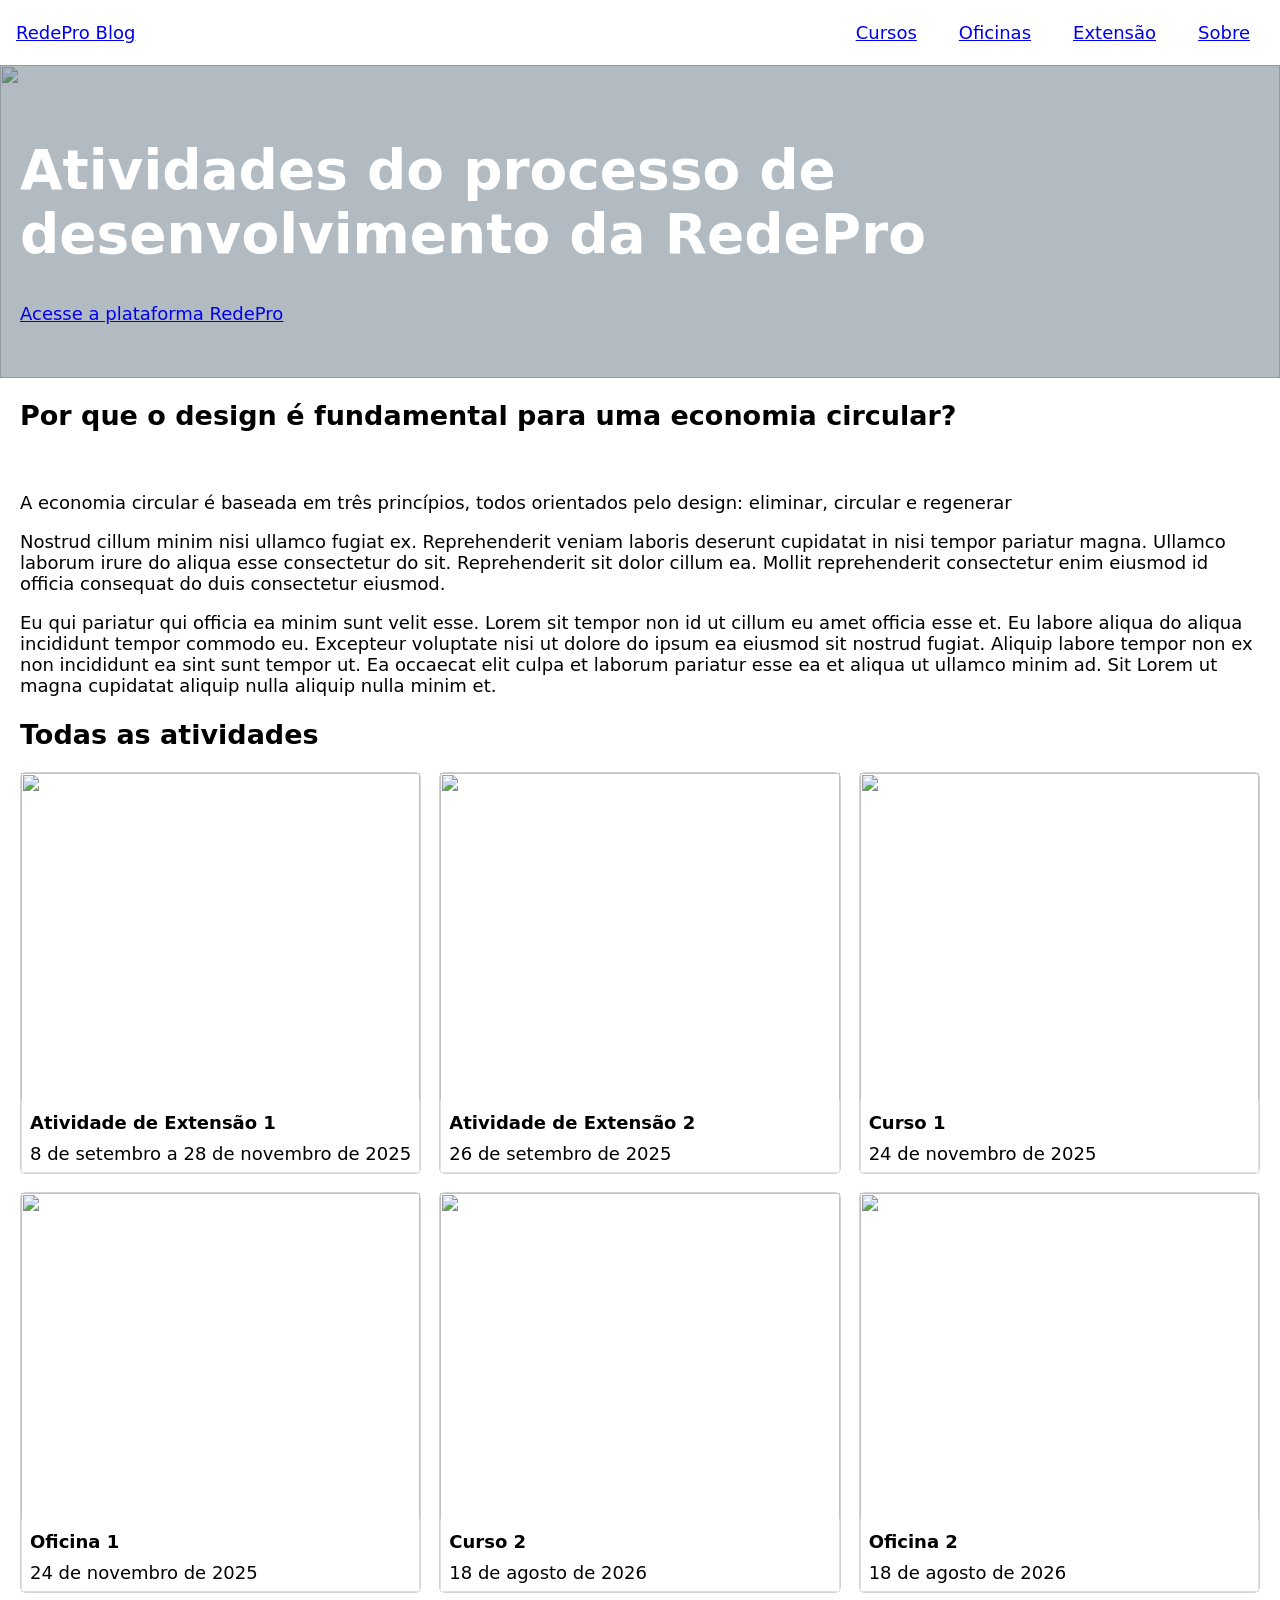
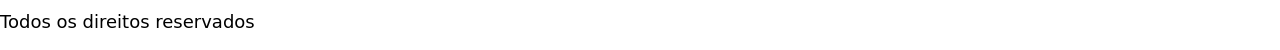
==== index.html @ 7ce36f18 "first commit" ====
<!DOCTYPE html>
<html lang="pt-br">

<head>
    <meta charset="UTF-8">
    <meta name="viewport" content="width=device-width, initial-scale=1.0">
    <title>RedePro Blog</title>
    <link rel="stylesheet" href="styles.css">
</head>

<body>

    <header>
        <div class="navbar wrapper">
            <a href="/">RedePro Blog</a>
            <nav aria-label="Navegação principal">
                <ul>
                    <li>
                        <a href="/cursos.html">Cursos</a>
                    </li>
                    <li>
                        <a href="/oficinas.html">Oficinas</a>
                    </li>
                    <li>
                        <a href="/extensao.html">Extensão</a>
                    </li>
                    <li>
                        <a href="/sobre.html">Sobre</a>
                    </li>
                </ul>

            </nav>
        </div>

        <div class="banner">
            
            <img src="https://picsum.photos/800/320" alt="">
            <div class="wrapper">
                <H1>Atividades do processo de desenvolvimento da RedePro</H1>
                <p><a href="https://www.redepro.app.br">Acesse a plataforma RedePro</a></p>

            </div>
        </div>
    </header>

    <main class="wrapper">
        <article>



            <h2>Por que o design é fundamental para uma economia circular?</h2>

            <img src="https://picsum.photos/640/320" alt="">
            <p>A economia circular é baseada em três princípios, todos orientados pelo design: eliminar, circular e
                regenerar</p>
            <p>Nostrud cillum minim nisi ullamco fugiat ex. Reprehenderit veniam laboris deserunt cupidatat in nisi
                tempor
                pariatur magna. Ullamco laborum irure do aliqua esse consectetur do sit. Reprehenderit sit dolor cillum
                ea.
                Mollit reprehenderit consectetur enim eiusmod id officia consequat do duis consectetur eiusmod.

            </p>

            <p>Eu qui pariatur qui officia ea minim sunt velit esse. Lorem sit tempor non id ut cillum eu amet officia
                esse
                et. Eu labore aliqua do aliqua incididunt tempor commodo eu. Excepteur voluptate nisi ut dolore do ipsum
                ea
                eiusmod sit nostrud fugiat. Aliquip labore tempor non ex non incididunt ea sint sunt tempor ut. Ea
                occaecat
                elit culpa et laborum pariatur esse ea et aliqua ut ullamco minim ad. Sit Lorem ut magna cupidatat
                aliquip
                nulla aliquip nulla minim et.</p>


        </article>

        <section aria-labelledby="atividades">
            <h2 id="atividades">Todas as atividades</h2>


            <ul class="grid">
                <li class="card">
                    <div class="card-content">
                        <h3><a href="">Atividade de Extensão 1</a></h3>

                        <p>
                            <time datetime="2025-09-08">8 de setembro</time> a
                            <time datetime="2025-11-28">28 de novembro de 2025</time>
                        </p>
                    </div>
                    <img src="https://placehold.co/600x400/png" alt="">
                </li>


                <li class="card">
                    <div class="card-content">
                        <h3><a href="">Atividade de Extensão 2</a></h3>
                        <p>
                            <time datetime="2025-09-26">26 de setembro de 2025</time>
                        </p>
                    </div>
                    <img src="https://placehold.co/600x400/png" alt="">
                </li>


                <li class="card">
                    <div class="card-content">
                        <h3><a href="">Curso 1</a></h3>
                        <p>
                            <time datetime="2025-11-24">24 de novembro de 2025</time>
                        </p>
                    </div>
                    <img src="https://placehold.co/600x400/png" alt="">
                </li>


                <li class="card">
                    <div class="card-content">
                        <h3><a href="">Oficina 1</a></h3>
                        <p>
                            <time datetime="2025-11-24">24 de novembro de 2025</time>
                        </p>
                    </div>
                    <img src="https://placehold.co/600x400/png" alt="">
                </li>


                <li class="card">
                    <div class="card-content">
                        <h3><a href="">Curso 2</a></h3>
                        <p>
                            <time datetime="2026-08-18">18 de agosto de 2026</time>
                        </p>
                    </div>
                    <img src="https://placehold.co/600x400/png" alt="">
                </li>

                <li class="card">
                    <div class="card-content">
                        <h3><a href="">Oficina 2</a></h3>
                        <p>
                            <time datetime="2026-08-18">18 de agosto de 2026</time>
                        </p>
                    </div>
                    <img src="https://placehold.co/600x400/png" alt="">
                </li>

            </ul>


        </section>




    </main>

    <footer>
        <p>Todos os direitos reservados</p>

    </footer>
</body>

</html>
---- styles.css ----
@import "./reset.css";

:root {
    --wrapper-max-width: 1320px;
    --color-brand-primary: #00a67d;
    --color-brand-secondary: #647883;

    --font-size--2: clamp(0.6944rem, 0.6844rem + 0.0444vw, 0.72rem);
    --font-size--1: clamp(0.8333rem, 0.8072rem + 0.1159vw, 0.9rem);
    --font-size-0: clamp(1rem, 0.9511rem + 0.2174vw, 1.125rem);
    --font-size-1: clamp(1.2rem, 1.1193rem + 0.3587vw, 1.4063rem);
    --font-size-2: clamp(1.44rem, 1.3156rem + 0.5527vw, 1.7578rem);
    --font-size-3: clamp(1.728rem, 1.5444rem + 0.8161vw, 2.1973rem);
    --font-size-4: clamp(2.0736rem, 1.8103rem + 1.1704vw, 2.7466rem);
    --font-size-5: clamp(2.4883rem, 2.1186rem + 1.6433vw, 3.4332rem);

    --space-3xs: clamp(0.25rem, 0.2255rem + 0.1087vw, 0.3125rem);
    --space-2xs: clamp(0.5rem, 0.4755rem + 0.1087vw, 0.5625rem);
    --space-xs: clamp(0.75rem, 0.7011rem + 0.2174vw, 0.875rem);
    --space-s: clamp(1rem, 0.9511rem + 0.2174vw, 1.125rem);
    --space-m: clamp(1.5rem, 1.4266rem + 0.3261vw, 1.6875rem);
    --space-l: clamp(2rem, 1.9022rem + 0.4348vw, 2.25rem);
    --space-xl: clamp(3rem, 2.8533rem + 0.6522vw, 3.375rem);
    --space-2xl: clamp(4rem, 3.8043rem + 0.8696vw, 4.5rem);
    --space-3xl: clamp(6rem, 5.7065rem + 1.3043vw, 6.75rem);

    /* One-up pairs */
    --space-3xs-2xs: clamp(0.25rem, 0.1277rem + 0.5435vw, 0.5625rem);
    --space-2xs-xs: clamp(0.5rem, 0.3533rem + 0.6522vw, 0.875rem);
    --space-xs-s: clamp(0.75rem, 0.6033rem + 0.6522vw, 1.125rem);
    --space-s-m: clamp(1rem, 0.731rem + 1.1957vw, 1.6875rem);
    --space-m-l: clamp(1.5rem, 1.2065rem + 1.3043vw, 2.25rem);
    --space-l-xl: clamp(2rem, 1.462rem + 2.3913vw, 3.375rem);
    --space-xl-2xl: clamp(3rem, 2.413rem + 2.6087vw, 4.5rem);
    --space-2xl-3xl: clamp(4rem, 2.9239rem + 4.7826vw, 6.75rem);

    /* Custom pairs */
    --space-s-xl: clamp(1rem, 0.0707rem + 4.1304vw, 3.375rem);

}

.wrapper {
    max-width: var(--wrapper-max-width);
    margin-inline: auto;
    padding-inline: 20px;
}

body {
    font-family: system-ui, -apple-system, BlinkMacSystemFont, 'Segoe UI', Roboto, Oxygen, Ubuntu, Cantarell, 'Open Sans', 'Helvetica Neue', sans-serif;
    font-size: var(--font-size-0);
}

h1 {
    font-size: var(--font-size-5);
}

.navbar {
    padding-block: 0.5rem;
    padding-inline: 1rem;
    display:flex;
    justify-content: space-between;
    align-items: center;

    nav ul {
        display: flex;
        gap: var(--space-xs);
        a {
            padding: var(--space-xs);
            display: inline-block;
        }

        a:hover {
            background-color: lightgray;

        }


        a[aria-current="page"] {
            background-color: black;
            color: white;

        }

    }
}

.banner {
    position: relative;
    background-color: var(--color-brand-secondary);
    background-color: rgb(from var(--color-brand-secondary) r g b / 0.5);
    padding-block: var(--space-l);
    
    color: white;

    img {
        position: absolute;
        inset: 0;
        z-index: -1;
        height: 100%;
        width: 100%;
        object-fit: cover;
    }
}

.card {
    position: relative;
    border-radius: 6px;
    border: 1px solid lightgrey;
    aspect-ratio: 1;
    display: flex;
    flex-direction: column;
    justify-content: end;

    .card-content {
        padding: var(--space-2xs);

        background-color: rgb(255, 255, 255, 0.5);
    }

    img {
        position: absolute;
        inset: 0;
        z-index: -1;
        height: 100%;
        width: 100%;
        object-fit: cover;
    }

    a {

        font-size: var(--font-size-0);
        text-decoration: none;
        color: black;


    }

    a:hover {
        text-decoration: underline;
    }

    h3 {
        margin-block: 0 var(--space-2xs);

    }


    p {
        margin: 0;
    }
}

.grid {
    display: grid;
    grid-template-columns: repeat(auto-fit, minmax(360px, 1fr));
    gap: var(--space-s);
}
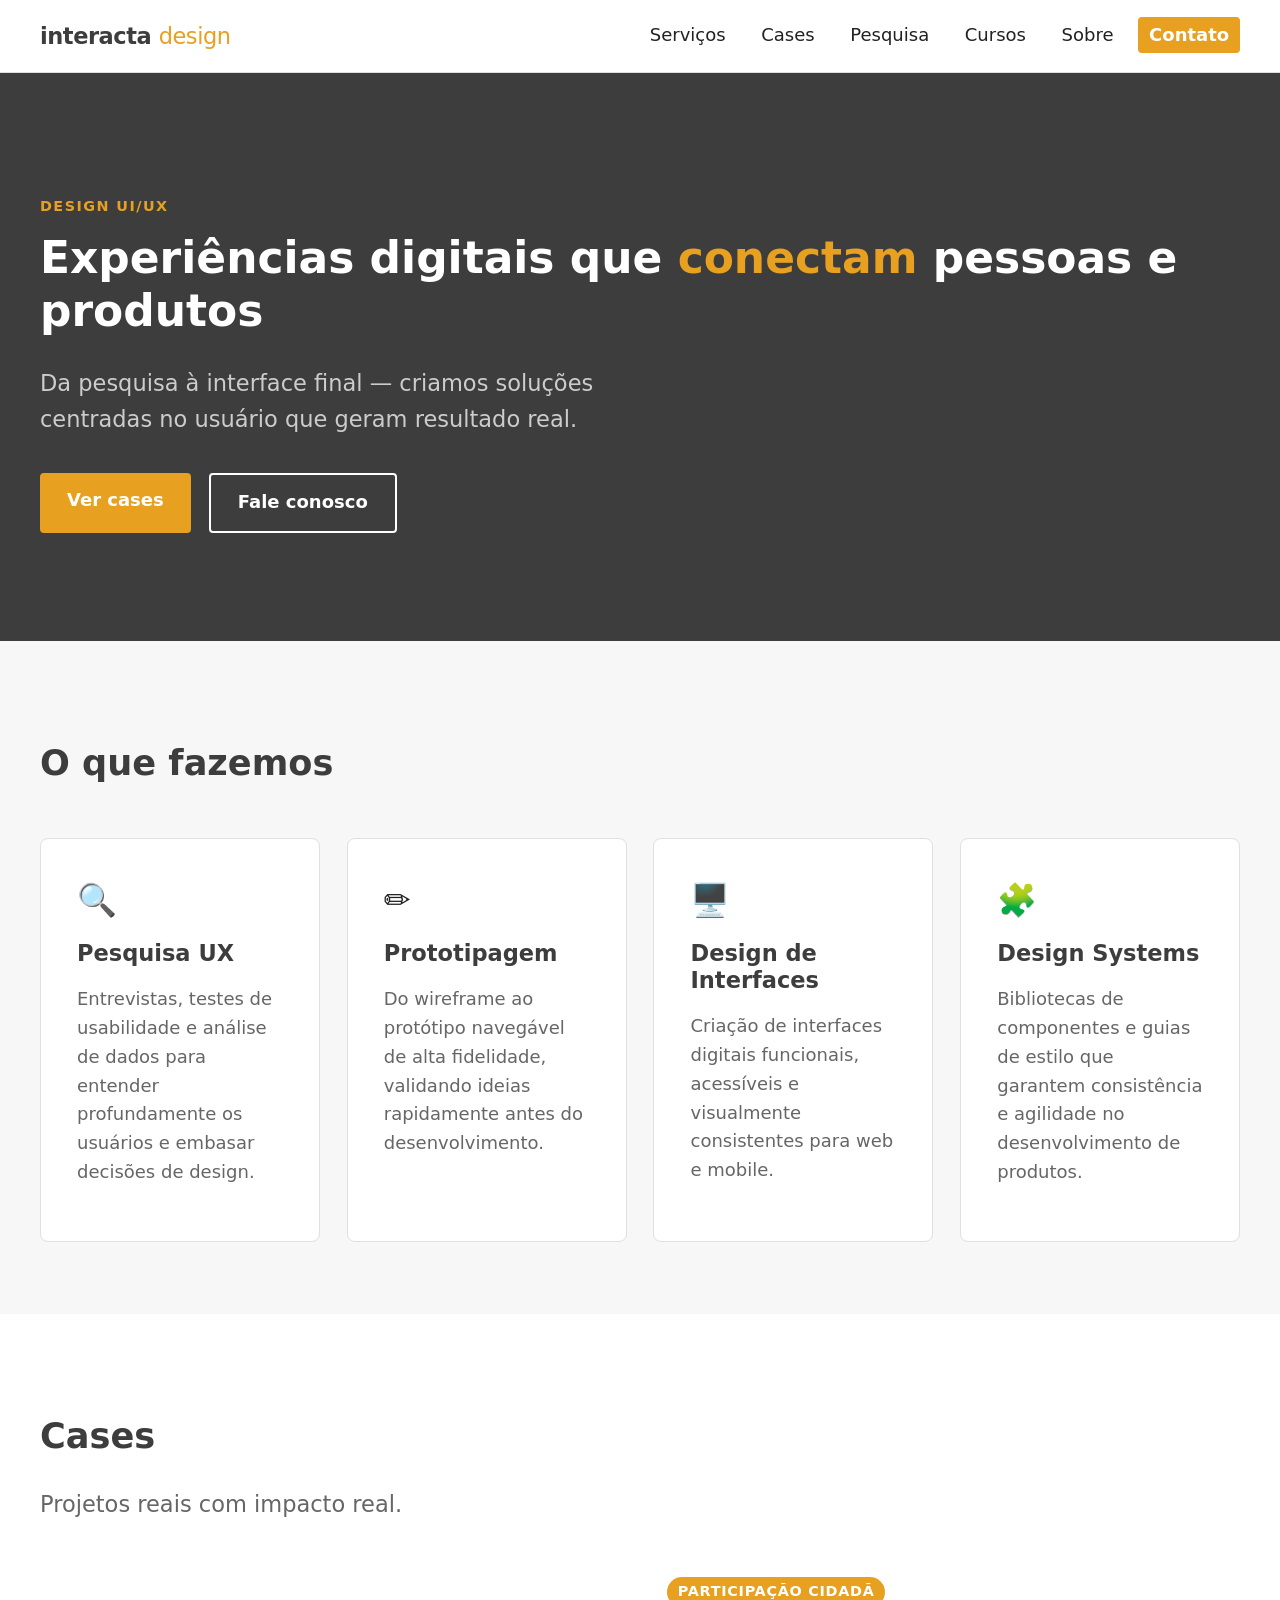
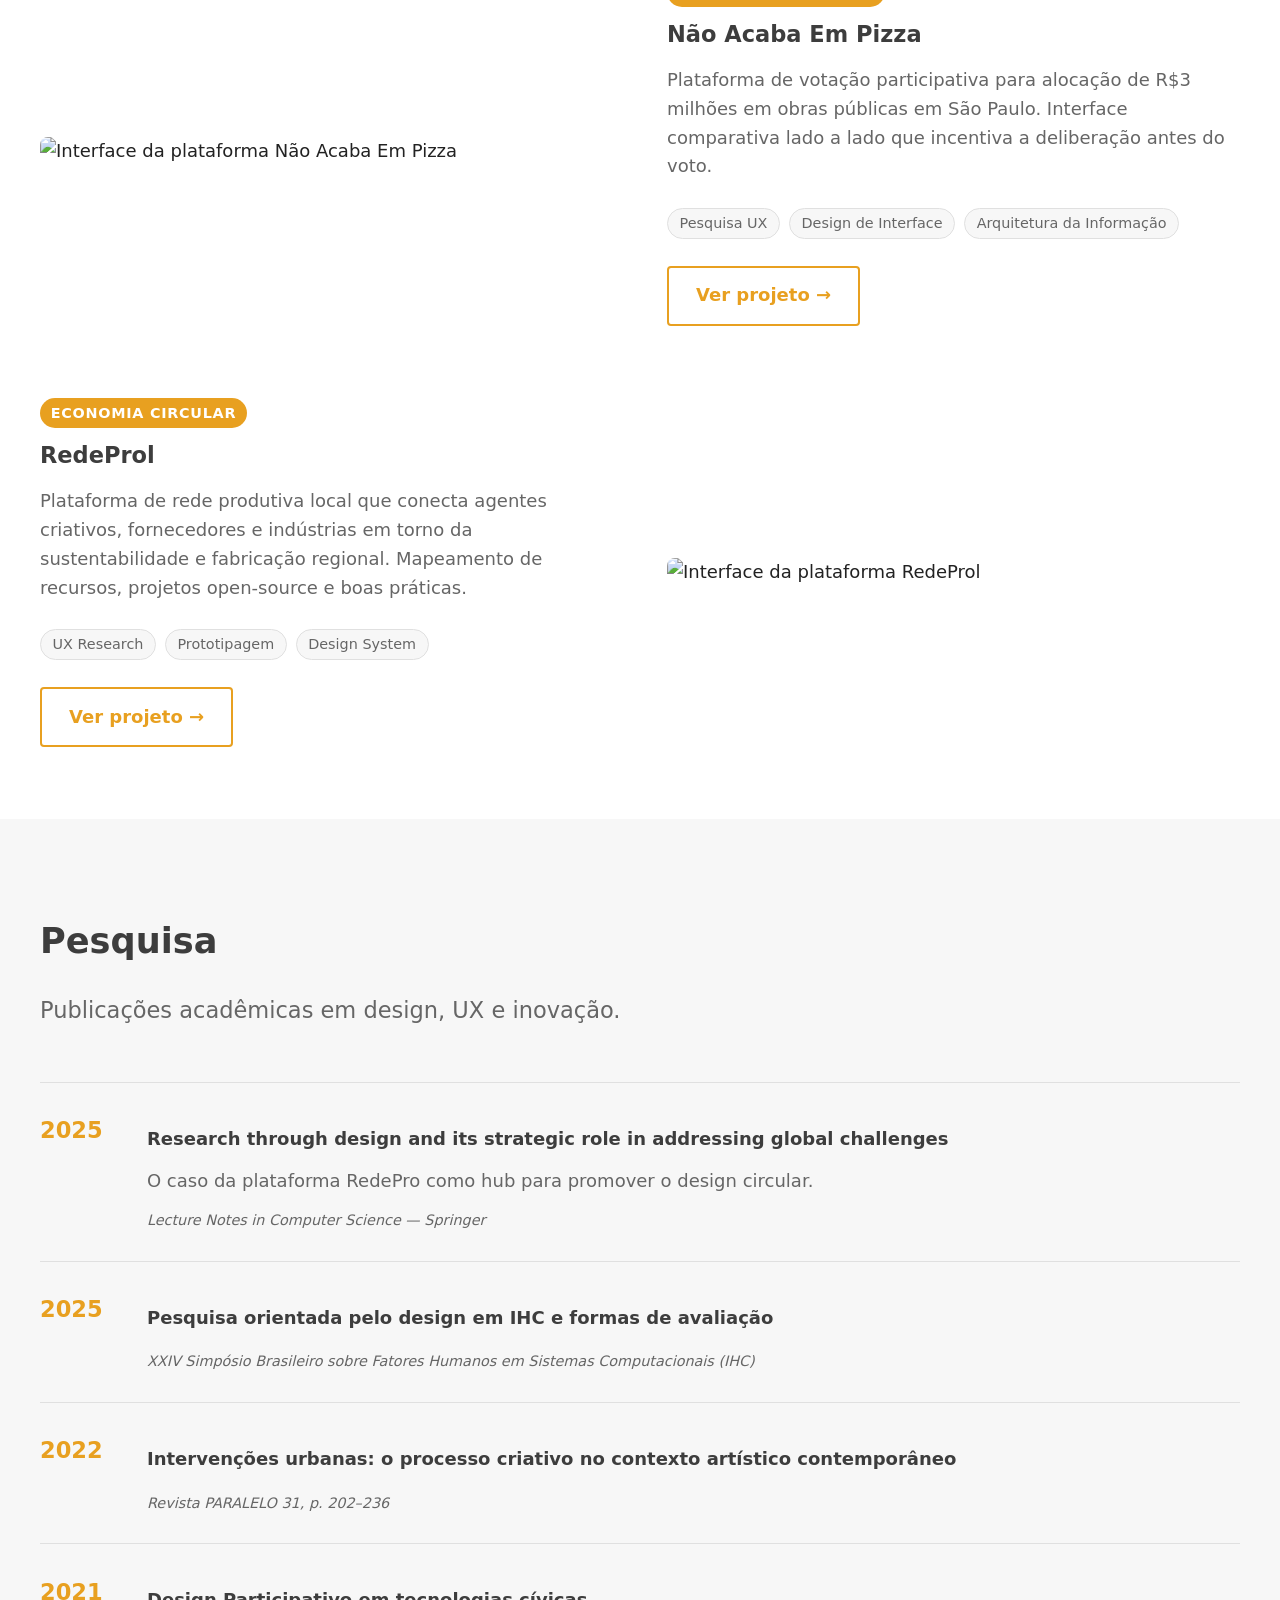
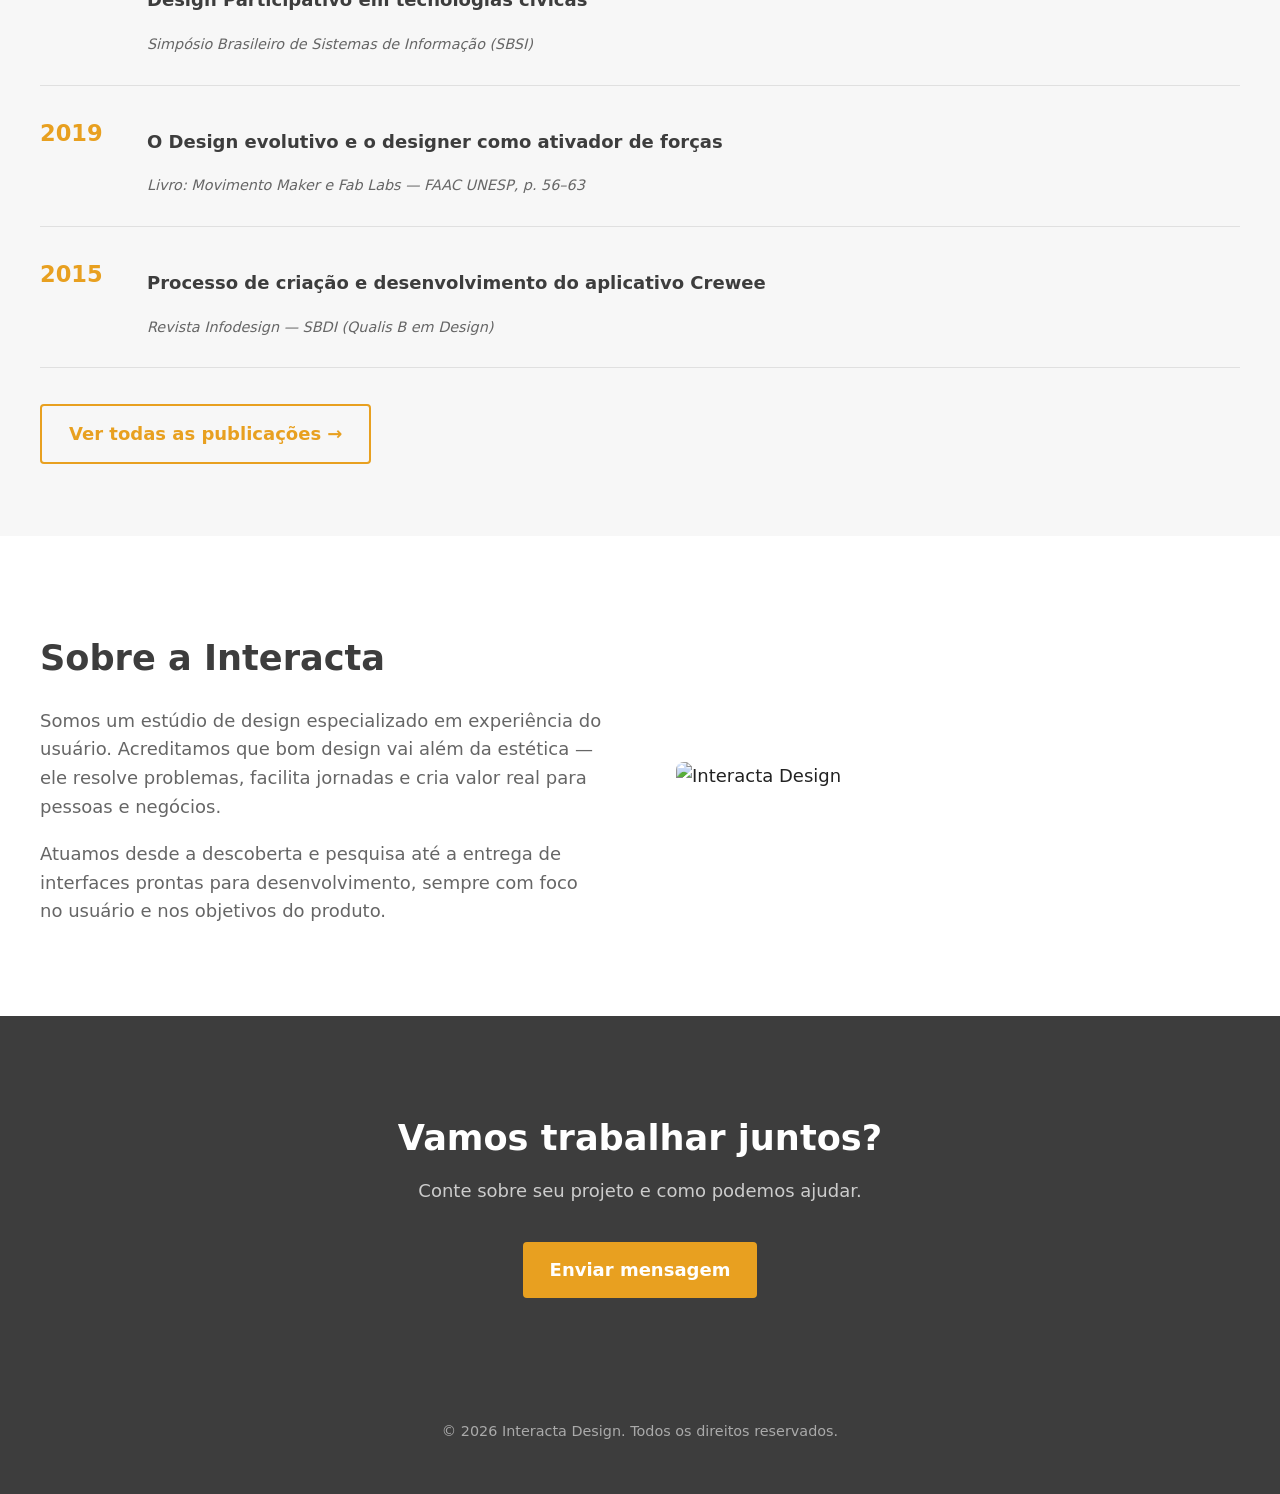
==== commit 3136e1bc: "Transforma projeto em portfolio da Interacta Design - index.html: hero, serviços, cases (Não Acaba E" ====
--- a/index.html
+++ b/index.html
@@ -4,161 +4,218 @@
 <head>
     <meta charset="UTF-8">
     <meta name="viewport" content="width=device-width, initial-scale=1.0">
-    <title>RedePro Blog</title>
+    <meta name="description" content="Interacta Design — Pesquisa UX, prototipagem, design de interfaces e design systems.">
+    <title>Interacta Design</title>
     <link rel="stylesheet" href="styles.css">
 </head>
 
 <body>
 
-    <header>
+    <header class="site-header">
         <div class="navbar wrapper">
-            <a href="/">RedePro Blog</a>
+            <a class="logo" href="/">interacta <span>design</span></a>
             <nav aria-label="Navegação principal">
                 <ul>
-                    <li>
-                        <a href="/cursos.html">Cursos</a>
-                    </li>
-                    <li>
-                        <a href="/oficinas.html">Oficinas</a>
-                    </li>
-                    <li>
-                        <a href="/extensao.html">Extensão</a>
-                    </li>
-                    <li>
-                        <a href="/sobre.html">Sobre</a>
-                    </li>
-                </ul>
-
+                    <li><a href="#servicos">Serviços</a></li>
+                    <li><a href="#cases">Cases</a></li>
+                    <li><a href="#pesquisa">Pesquisa</a></li>
+                    <li><a href="cursos.html">Cursos</a></li>
+                    <li><a href="#sobre">Sobre</a></li>
+                    <li><a href="#contato" class="btn-nav">Contato</a></li>
+                </ul>
             </nav>
         </div>
-
-        <div class="banner">
-            
-            <img src="https://picsum.photos/800/320" alt="">
-            <div class="wrapper">
-                <H1>Atividades do processo de desenvolvimento da RedePro</H1>
-                <p><a href="https://www.redepro.app.br">Acesse a plataforma RedePro</a></p>
-
-            </div>
+    </header>
+
+    <main>
+
+        <!-- HERO -->
+        <section class="hero">
+            <div class="wrapper hero-content">
+                <p class="eyebrow">Design UI/UX</p>
+                <h1>Experiências digitais que <em>conectam</em> pessoas e produtos</h1>
+                <p class="hero-desc">Da pesquisa à interface final — criamos soluções centradas no usuário que geram resultado real.</p>
+                <div class="hero-actions">
+                    <a href="#cases" class="btn btn-primary">Ver cases</a>
+                    <a href="#contato" class="btn btn-secondary">Fale conosco</a>
+                </div>
+            </div>
+        </section>
+
+        <!-- SERVIÇOS -->
+        <section class="section-servicos" id="servicos" aria-labelledby="servicos-title">
+            <div class="wrapper">
+                <h2 id="servicos-title">O que fazemos</h2>
+                <ul class="servicos-grid">
+                    <li class="servico-card">
+                        <div class="servico-icon" aria-hidden="true">🔍</div>
+                        <h3>Pesquisa UX</h3>
+                        <p>Entrevistas, testes de usabilidade e análise de dados para entender profundamente os usuários e embasar decisões de design.</p>
+                    </li>
+                    <li class="servico-card">
+                        <div class="servico-icon" aria-hidden="true">✏️</div>
+                        <h3>Prototipagem</h3>
+                        <p>Do wireframe ao protótipo navegável de alta fidelidade, validando ideias rapidamente antes do desenvolvimento.</p>
+                    </li>
+                    <li class="servico-card">
+                        <div class="servico-icon" aria-hidden="true">🖥️</div>
+                        <h3>Design de Interfaces</h3>
+                        <p>Criação de interfaces digitais funcionais, acessíveis e visualmente consistentes para web e mobile.</p>
+                    </li>
+                    <li class="servico-card">
+                        <div class="servico-icon" aria-hidden="true">🧩</div>
+                        <h3>Design Systems</h3>
+                        <p>Bibliotecas de componentes e guias de estilo que garantem consistência e agilidade no desenvolvimento de produtos.</p>
+                    </li>
+                </ul>
+            </div>
+        </section>
+
+        <!-- CASES -->
+        <section class="section-cases" id="cases" aria-labelledby="cases-title">
+            <div class="wrapper">
+                <h2 id="cases-title">Cases</h2>
+                <p class="section-desc">Projetos reais com impacto real.</p>
+
+                <ul class="cases-lista">
+
+                    <li class="case-card">
+                        <div class="case-img">
+                            <img src="https://placehold.co/720x440/E8A020/ffffff?text=Não+Acaba+Em+Pizza" alt="Interface da plataforma Não Acaba Em Pizza">
+                        </div>
+                        <div class="case-content">
+                            <span class="tag">Participação cidadã</span>
+                            <h3>Não Acaba Em Pizza</h3>
+                            <p>Plataforma de votação participativa para alocação de R$3 milhões em obras públicas em São Paulo. Interface comparativa lado a lado que incentiva a deliberação antes do voto.</p>
+                            <ul class="tag-lista">
+                                <li>Pesquisa UX</li>
+                                <li>Design de Interface</li>
+                                <li>Arquitetura da Informação</li>
+                            </ul>
+                            <a href="https://www.naopizza.net/votacao.php?topic_id=3" target="_blank" rel="noopener" class="btn btn-outline">Ver projeto →</a>
+                        </div>
+                    </li>
+
+                    <li class="case-card case-card--invertido">
+                        <div class="case-img">
+                            <img src="https://placehold.co/720x440/3D3D3D/ffffff?text=RedeProl" alt="Interface da plataforma RedeProl">
+                        </div>
+                        <div class="case-content">
+                            <span class="tag">Economia circular</span>
+                            <h3>RedeProl</h3>
+                            <p>Plataforma de rede produtiva local que conecta agentes criativos, fornecedores e indústrias em torno da sustentabilidade e fabricação regional. Mapeamento de recursos, projetos open-source e boas práticas.</p>
+                            <ul class="tag-lista">
+                                <li>UX Research</li>
+                                <li>Prototipagem</li>
+                                <li>Design System</li>
+                            </ul>
+                            <a href="https://www.redeprol.com.br" target="_blank" rel="noopener" class="btn btn-outline">Ver projeto →</a>
+                        </div>
+                    </li>
+
+                </ul>
+            </div>
+        </section>
+
+        <!-- PESQUISA -->
+        <section class="section-pesquisa" id="pesquisa" aria-labelledby="pesquisa-title">
+            <div class="wrapper">
+                <h2 id="pesquisa-title">Pesquisa</h2>
+                <p class="section-desc">Publicações acadêmicas em design, UX e inovação.</p>
+
+                <ul class="publicacoes-lista">
+
+                    <li class="publicacao">
+                        <span class="pub-ano">2025</span>
+                        <div class="pub-info">
+                            <h3>Research through design and its strategic role in addressing global challenges</h3>
+                            <p>O caso da plataforma RedePro como hub para promover o design circular.</p>
+                            <span class="pub-fonte">Lecture Notes in Computer Science — Springer</span>
+                        </div>
+                    </li>
+
+                    <li class="publicacao">
+                        <span class="pub-ano">2025</span>
+                        <div class="pub-info">
+                            <h3>Pesquisa orientada pelo design em IHC e formas de avaliação</h3>
+                            <p></p>
+                            <span class="pub-fonte">XXIV Simpósio Brasileiro sobre Fatores Humanos em Sistemas Computacionais (IHC)</span>
+                        </div>
+                    </li>
+
+                    <li class="publicacao">
+                        <span class="pub-ano">2022</span>
+                        <div class="pub-info">
+                            <h3>Intervenções urbanas: o processo criativo no contexto artístico contemporâneo</h3>
+                            <p></p>
+                            <span class="pub-fonte">Revista PARALELO 31, p. 202–236</span>
+                        </div>
+                    </li>
+
+                    <li class="publicacao">
+                        <span class="pub-ano">2021</span>
+                        <div class="pub-info">
+                            <h3>Design Participativo em tecnologias cívicas</h3>
+                            <p></p>
+                            <span class="pub-fonte">Simpósio Brasileiro de Sistemas de Informação (SBSI)</span>
+                        </div>
+                    </li>
+
+                    <li class="publicacao">
+                        <span class="pub-ano">2019</span>
+                        <div class="pub-info">
+                            <h3>O Design evolutivo e o designer como ativador de forças</h3>
+                            <p></p>
+                            <span class="pub-fonte">Livro: Movimento Maker e Fab Labs — FAAC UNESP, p. 56–63</span>
+                        </div>
+                    </li>
+
+                    <li class="publicacao">
+                        <span class="pub-ano">2015</span>
+                        <div class="pub-info">
+                            <h3>Processo de criação e desenvolvimento do aplicativo Crewee</h3>
+                            <p></p>
+                            <span class="pub-fonte">Revista Infodesign — SBDI (Qualis B em Design)</span>
+                        </div>
+                    </li>
+
+                </ul>
+
+                <a href="https://desviocriativo.wordpress.com/2022/02/11/publicacoes/" target="_blank" rel="noopener" class="btn btn-outline">Ver todas as publicações →</a>
+            </div>
+        </section>
+
+        <!-- SOBRE -->
+        <section class="section-sobre" id="sobre" aria-labelledby="sobre-title">
+            <div class="wrapper sobre-content">
+                <div class="sobre-texto">
+                    <h2 id="sobre-title">Sobre a Interacta</h2>
+                    <p>Somos um estúdio de design especializado em experiência do usuário. Acreditamos que bom design vai além da estética — ele resolve problemas, facilita jornadas e cria valor real para pessoas e negócios.</p>
+                    <p>Atuamos desde a descoberta e pesquisa até a entrega de interfaces prontas para desenvolvimento, sempre com foco no usuário e nos objetivos do produto.</p>
+                </div>
+                <div class="sobre-img">
+                    <img src="https://placehold.co/480x480/f5f5f5/333333?text=Interacta+Design" alt="Interacta Design">
+                </div>
+            </div>
+        </section>
+
+        <!-- CONTATO -->
+        <section class="section-contato" id="contato" aria-labelledby="contato-title">
+            <div class="wrapper">
+                <h2 id="contato-title">Vamos trabalhar juntos?</h2>
+                <p>Conte sobre seu projeto e como podemos ajudar.</p>
+                <a href="mailto:contato@interacta.design" class="btn btn-primary">Enviar mensagem</a>
+            </div>
+        </section>
+
+    </main>
+
+    <footer class="site-footer">
+        <div class="wrapper">
+            <p>© 2026 Interacta Design. Todos os direitos reservados.</p>
         </div>
-    </header>
-
-    <main class="wrapper">
-        <article>
-
-
-
-            <h2>Por que o design é fundamental para uma economia circular?</h2>
-
-            <img src="https://picsum.photos/640/320" alt="">
-            <p>A economia circular é baseada em três princípios, todos orientados pelo design: eliminar, circular e
-                regenerar</p>
-            <p>Nostrud cillum minim nisi ullamco fugiat ex. Reprehenderit veniam laboris deserunt cupidatat in nisi
-                tempor
-                pariatur magna. Ullamco laborum irure do aliqua esse consectetur do sit. Reprehenderit sit dolor cillum
-                ea.
-                Mollit reprehenderit consectetur enim eiusmod id officia consequat do duis consectetur eiusmod.
-
-            </p>
-
-            <p>Eu qui pariatur qui officia ea minim sunt velit esse. Lorem sit tempor non id ut cillum eu amet officia
-                esse
-                et. Eu labore aliqua do aliqua incididunt tempor commodo eu. Excepteur voluptate nisi ut dolore do ipsum
-                ea
-                eiusmod sit nostrud fugiat. Aliquip labore tempor non ex non incididunt ea sint sunt tempor ut. Ea
-                occaecat
-                elit culpa et laborum pariatur esse ea et aliqua ut ullamco minim ad. Sit Lorem ut magna cupidatat
-                aliquip
-                nulla aliquip nulla minim et.</p>
-
-
-        </article>
-
-        <section aria-labelledby="atividades">
-            <h2 id="atividades">Todas as atividades</h2>
-
-
-            <ul class="grid">
-                <li class="card">
-                    <div class="card-content">
-                        <h3><a href="">Atividade de Extensão 1</a></h3>
-
-                        <p>
-                            <time datetime="2025-09-08">8 de setembro</time> a
-                            <time datetime="2025-11-28">28 de novembro de 2025</time>
-                        </p>
-                    </div>
-                    <img src="https://placehold.co/600x400/png" alt="">
-                </li>
-
-
-                <li class="card">
-                    <div class="card-content">
-                        <h3><a href="">Atividade de Extensão 2</a></h3>
-                        <p>
-                            <time datetime="2025-09-26">26 de setembro de 2025</time>
-                        </p>
-                    </div>
-                    <img src="https://placehold.co/600x400/png" alt="">
-                </li>
-
-
-                <li class="card">
-                    <div class="card-content">
-                        <h3><a href="">Curso 1</a></h3>
-                        <p>
-                            <time datetime="2025-11-24">24 de novembro de 2025</time>
-                        </p>
-                    </div>
-                    <img src="https://placehold.co/600x400/png" alt="">
-                </li>
-
-
-                <li class="card">
-                    <div class="card-content">
-                        <h3><a href="">Oficina 1</a></h3>
-                        <p>
-                            <time datetime="2025-11-24">24 de novembro de 2025</time>
-                        </p>
-                    </div>
-                    <img src="https://placehold.co/600x400/png" alt="">
-                </li>
-
-
-                <li class="card">
-                    <div class="card-content">
-                        <h3><a href="">Curso 2</a></h3>
-                        <p>
-                            <time datetime="2026-08-18">18 de agosto de 2026</time>
-                        </p>
-                    </div>
-                    <img src="https://placehold.co/600x400/png" alt="">
-                </li>
-
-                <li class="card">
-                    <div class="card-content">
-                        <h3><a href="">Oficina 2</a></h3>
-                        <p>
-                            <time datetime="2026-08-18">18 de agosto de 2026</time>
-                        </p>
-                    </div>
-                    <img src="https://placehold.co/600x400/png" alt="">
-                </li>
-
-            </ul>
-
-
-        </section>
-
-
-
-
-    </main>
-
-    <footer>
-        <p>Todos os direitos reservados</p>
-
     </footer>
+
 </body>
 
-</html>+</html>
--- a/styles.css
+++ b/styles.css
@@ -1,96 +1,476 @@
 @import "./reset.css";
 
+/* =====================
+   TOKENS DE DESIGN
+===================== */
 :root {
-    --wrapper-max-width: 1320px;
-    --color-brand-primary: #00a67d;
-    --color-brand-secondary: #647883;
-
-    --font-size--2: clamp(0.6944rem, 0.6844rem + 0.0444vw, 0.72rem);
+    --wrapper-max-width: 1200px;
+
+    /* Cores da Interacta */
+    --color-brand:        #E8A020;   /* laranja do logo */
+    --color-dark:         #3D3D3D;   /* cinza escuro do logo */
+    --color-light:        #F7F7F7;   /* fundo claro */
+    --color-white:        #ffffff;
+    --color-text:         #222222;
+    --color-text-muted:   #666666;
+    --color-border:       #e0e0e0;
+
+    /* Tipografia fluida */
     --font-size--1: clamp(0.8333rem, 0.8072rem + 0.1159vw, 0.9rem);
-    --font-size-0: clamp(1rem, 0.9511rem + 0.2174vw, 1.125rem);
-    --font-size-1: clamp(1.2rem, 1.1193rem + 0.3587vw, 1.4063rem);
-    --font-size-2: clamp(1.44rem, 1.3156rem + 0.5527vw, 1.7578rem);
-    --font-size-3: clamp(1.728rem, 1.5444rem + 0.8161vw, 2.1973rem);
-    --font-size-4: clamp(2.0736rem, 1.8103rem + 1.1704vw, 2.7466rem);
-    --font-size-5: clamp(2.4883rem, 2.1186rem + 1.6433vw, 3.4332rem);
-
-    --space-3xs: clamp(0.25rem, 0.2255rem + 0.1087vw, 0.3125rem);
+    --font-size-0:  clamp(1rem, 0.9511rem + 0.2174vw, 1.125rem);
+    --font-size-1:  clamp(1.2rem, 1.1193rem + 0.3587vw, 1.4063rem);
+    --font-size-2:  clamp(1.44rem, 1.3156rem + 0.5527vw, 1.7578rem);
+    --font-size-3:  clamp(1.728rem, 1.5444rem + 0.8161vw, 2.1973rem);
+    --font-size-4:  clamp(2.0736rem, 1.8103rem + 1.1704vw, 2.7466rem);
+    --font-size-5:  clamp(2.4883rem, 2.1186rem + 1.6433vw, 3.4332rem);
+
+    /* Espaçamentos fluidos */
     --space-2xs: clamp(0.5rem, 0.4755rem + 0.1087vw, 0.5625rem);
-    --space-xs: clamp(0.75rem, 0.7011rem + 0.2174vw, 0.875rem);
-    --space-s: clamp(1rem, 0.9511rem + 0.2174vw, 1.125rem);
-    --space-m: clamp(1.5rem, 1.4266rem + 0.3261vw, 1.6875rem);
-    --space-l: clamp(2rem, 1.9022rem + 0.4348vw, 2.25rem);
-    --space-xl: clamp(3rem, 2.8533rem + 0.6522vw, 3.375rem);
+    --space-xs:  clamp(0.75rem, 0.7011rem + 0.2174vw, 0.875rem);
+    --space-s:   clamp(1rem, 0.9511rem + 0.2174vw, 1.125rem);
+    --space-m:   clamp(1.5rem, 1.4266rem + 0.3261vw, 1.6875rem);
+    --space-l:   clamp(2rem, 1.9022rem + 0.4348vw, 2.25rem);
+    --space-xl:  clamp(3rem, 2.8533rem + 0.6522vw, 3.375rem);
     --space-2xl: clamp(4rem, 3.8043rem + 0.8696vw, 4.5rem);
     --space-3xl: clamp(6rem, 5.7065rem + 1.3043vw, 6.75rem);
-
-    /* One-up pairs */
-    --space-3xs-2xs: clamp(0.25rem, 0.1277rem + 0.5435vw, 0.5625rem);
-    --space-2xs-xs: clamp(0.5rem, 0.3533rem + 0.6522vw, 0.875rem);
-    --space-xs-s: clamp(0.75rem, 0.6033rem + 0.6522vw, 1.125rem);
-    --space-s-m: clamp(1rem, 0.731rem + 1.1957vw, 1.6875rem);
-    --space-m-l: clamp(1.5rem, 1.2065rem + 1.3043vw, 2.25rem);
-    --space-l-xl: clamp(2rem, 1.462rem + 2.3913vw, 3.375rem);
-    --space-xl-2xl: clamp(3rem, 2.413rem + 2.6087vw, 4.5rem);
-    --space-2xl-3xl: clamp(4rem, 2.9239rem + 4.7826vw, 6.75rem);
-
-    /* Custom pairs */
-    --space-s-xl: clamp(1rem, 0.0707rem + 4.1304vw, 3.375rem);
-
-}
-
+}
+
+/* =====================
+   BASE
+===================== */
+body {
+    font-family: system-ui, -apple-system, BlinkMacSystemFont, 'Segoe UI', Roboto, sans-serif;
+    font-size: var(--font-size-0);
+    color: var(--color-text);
+    line-height: 1.6;
+    background-color: var(--color-white);
+}
+
+h1, h2, h3 {
+    line-height: 1.2;
+    color: var(--color-dark);
+}
+
+h1 { font-size: var(--font-size-4); }
+h2 { font-size: var(--font-size-3); }
+h3 { font-size: var(--font-size-1); }
+
+a { color: inherit; }
+
+.sr-only {
+    position: absolute;
+    width: 1px; height: 1px;
+    padding: 0; margin: -1px;
+    overflow: hidden;
+    clip: rect(0,0,0,0);
+    white-space: nowrap;
+    border: 0;
+}
+
+/* =====================
+   LAYOUT
+===================== */
 .wrapper {
     max-width: var(--wrapper-max-width);
     margin-inline: auto;
-    padding-inline: 20px;
-}
-
-body {
-    font-family: system-ui, -apple-system, BlinkMacSystemFont, 'Segoe UI', Roboto, Oxygen, Ubuntu, Cantarell, 'Open Sans', 'Helvetica Neue', sans-serif;
+    padding-inline: var(--space-m);
+}
+
+section {
+    padding-block: var(--space-2xl);
+}
+
+.section-desc {
+    color: var(--color-text-muted);
+    margin-block-start: var(--space-xs);
+    margin-block-end: var(--space-xl);
+    font-size: var(--font-size-1);
+}
+
+.eyebrow {
+    font-size: var(--font-size--1);
+    font-weight: 600;
+    letter-spacing: 0.1em;
+    text-transform: uppercase;
+    color: var(--color-brand);
+    margin-block-end: var(--space-xs);
+}
+
+/* =====================
+   BOTÕES
+===================== */
+.btn {
+    display: inline-block;
+    padding: 0.75em 1.5em;
+    border-radius: 4px;
+    font-weight: 600;
+    text-decoration: none;
+    transition: opacity 0.15s ease;
     font-size: var(--font-size-0);
 }
 
-h1 {
-    font-size: var(--font-size-5);
+.btn:hover { opacity: 0.85; }
+
+.btn-primary {
+    background-color: var(--color-brand);
+    color: var(--color-white);
+}
+
+.btn-secondary {
+    background-color: transparent;
+    color: var(--color-dark);
+    border: 2px solid var(--color-dark);
+}
+
+.btn-outline {
+    background-color: transparent;
+    color: var(--color-brand);
+    border: 2px solid var(--color-brand);
+}
+
+.btn-nav {
+    padding: 0.4em 1em;
+    background-color: var(--color-brand);
+    color: var(--color-white) !important;
+    border-radius: 4px;
+    font-weight: 600;
+    text-decoration: none;
+}
+
+/* =====================
+   HEADER / NAVBAR
+===================== */
+.site-header {
+    position: sticky;
+    top: 0;
+    z-index: 100;
+    background-color: var(--color-white);
+    border-bottom: 1px solid var(--color-border);
 }
 
 .navbar {
-    padding-block: 0.5rem;
-    padding-inline: 1rem;
-    display:flex;
+    display: flex;
     justify-content: space-between;
     align-items: center;
+    padding-block: var(--space-s);
 
     nav ul {
         display: flex;
         gap: var(--space-xs);
+        align-items: center;
+
         a {
-            padding: var(--space-xs);
-            display: inline-block;
+            padding: 0.4em 0.6em;
+            text-decoration: none;
+            font-size: var(--font-size-0);
+            border-radius: 4px;
+            transition: background-color 0.15s;
         }
 
         a:hover {
-            background-color: lightgray;
-
+            background-color: var(--color-light);
         }
 
-
         a[aria-current="page"] {
-            background-color: black;
-            color: white;
-
+            background-color: var(--color-dark);
+            color: var(--color-white);
         }
-
-    }
-}
-
-.banner {
+    }
+}
+
+.logo {
+    font-size: var(--font-size-1);
+    font-weight: 700;
+    text-decoration: none;
+    color: var(--color-dark);
+    letter-spacing: -0.02em;
+
+    span {
+        color: var(--color-brand);
+        font-weight: 400;
+    }
+}
+
+/* =====================
+   HERO
+===================== */
+.hero {
+    background-color: var(--color-dark);
+    color: var(--color-white);
+    padding-block: var(--space-3xl);
+
+    h1 {
+        color: var(--color-white);
+        margin-block: var(--space-xs) var(--space-m);
+
+        em {
+            font-style: normal;
+            color: var(--color-brand);
+        }
+    }
+}
+
+.hero-desc {
+    font-size: var(--font-size-1);
+    color: #cccccc;
+    max-width: 600px;
+    margin-block-end: var(--space-l);
+}
+
+.hero-actions {
+    display: flex;
+    gap: var(--space-s);
+    flex-wrap: wrap;
+
+    .btn-secondary {
+        border-color: var(--color-white);
+        color: var(--color-white);
+    }
+}
+
+/* Hero em páginas internas */
+.page-hero {
+    background-color: var(--color-light);
+    padding-block: var(--space-xl);
+
+    h1 {
+        margin-block: var(--space-xs) 0;
+    }
+}
+
+/* =====================
+   SERVIÇOS
+===================== */
+.section-servicos {
+    background-color: var(--color-light);
+}
+
+.servicos-grid {
+    display: grid;
+    grid-template-columns: repeat(auto-fit, minmax(240px, 1fr));
+    gap: var(--space-m);
+    margin-block-start: var(--space-xl);
+}
+
+.servico-card {
+    background-color: var(--color-white);
+    border: 1px solid var(--color-border);
+    border-radius: 8px;
+    padding: var(--space-l);
+
+    h3 {
+        margin-block: var(--space-xs) var(--space-2xs);
+    }
+
+    p {
+        color: var(--color-text-muted);
+        font-size: var(--font-size-0);
+    }
+}
+
+.servico-icon {
+    font-size: 2rem;
+    margin-block-end: var(--space-xs);
+}
+
+/* =====================
+   CASES
+===================== */
+.cases-lista {
+    display: flex;
+    flex-direction: column;
+    gap: var(--space-2xl);
+}
+
+.case-card {
+    display: grid;
+    grid-template-columns: 1fr 1fr;
+    gap: var(--space-xl);
+    align-items: center;
+
+    &.case-card--invertido {
+        direction: rtl;
+
+        .case-content {
+            direction: ltr;
+        }
+
+        .case-img {
+            direction: ltr;
+        }
+    }
+}
+
+.case-img img {
+    width: 100%;
+    border-radius: 8px;
+    display: block;
+}
+
+.case-content {
+    h3 {
+        margin-block: var(--space-xs) var(--space-s);
+    }
+
+    p {
+        color: var(--color-text-muted);
+        margin-block-end: var(--space-m);
+    }
+}
+
+.tag {
+    display: inline-block;
+    background-color: var(--color-brand);
+    color: var(--color-white);
+    font-size: var(--font-size--1);
+    font-weight: 600;
+    padding: 0.25em 0.75em;
+    border-radius: 100px;
+    text-transform: uppercase;
+    letter-spacing: 0.05em;
+}
+
+.tag-lista {
+    display: flex;
+    flex-wrap: wrap;
+    gap: var(--space-2xs);
+    margin-block-end: var(--space-m);
+
+    li {
+        background-color: var(--color-light);
+        border: 1px solid var(--color-border);
+        border-radius: 100px;
+        padding: 0.2em 0.8em;
+        font-size: var(--font-size--1);
+        color: var(--color-text-muted);
+    }
+}
+
+/* =====================
+   PESQUISA
+===================== */
+.section-pesquisa {
+    background-color: var(--color-light);
+}
+
+.publicacoes-lista {
+    display: flex;
+    flex-direction: column;
+    gap: 0;
+    margin-block-end: var(--space-l);
+}
+
+.publicacao {
+    display: grid;
+    grid-template-columns: 80px 1fr;
+    gap: var(--space-m);
+    padding-block: var(--space-m);
+    border-bottom: 1px solid var(--color-border);
+
+    &:first-child {
+        border-top: 1px solid var(--color-border);
+    }
+}
+
+.pub-ano {
+    font-size: var(--font-size-1);
+    font-weight: 700;
+    color: var(--color-brand);
+    padding-block-start: 0.1em;
+}
+
+.pub-info {
+    h3 {
+        font-size: var(--font-size-0);
+        font-weight: 600;
+        margin-block-end: var(--space-2xs);
+    }
+
+    p {
+        color: var(--color-text-muted);
+        font-size: var(--font-size-0);
+        margin-block-end: var(--space-2xs);
+    }
+}
+
+.pub-fonte {
+    font-size: var(--font-size--1);
+    color: var(--color-text-muted);
+    font-style: italic;
+}
+
+/* =====================
+   SOBRE
+===================== */
+.sobre-content {
+    display: grid;
+    grid-template-columns: 1fr 1fr;
+    gap: var(--space-2xl);
+    align-items: center;
+}
+
+.sobre-texto {
+    h2 {
+        margin-block-end: var(--space-m);
+    }
+
+    p {
+        color: var(--color-text-muted);
+        margin-block-end: var(--space-s);
+    }
+}
+
+.sobre-img img {
+    width: 100%;
+    border-radius: 8px;
+    display: block;
+}
+
+/* =====================
+   CONTATO
+===================== */
+.section-contato {
+    background-color: var(--color-dark);
+    color: var(--color-white);
+    text-align: center;
+
+    h2 {
+        color: var(--color-white);
+        margin-block-end: var(--space-s);
+    }
+
+    p {
+        color: #cccccc;
+        margin-block-end: var(--space-l);
+    }
+}
+
+/* =====================
+   CURSOS (grid herdado)
+===================== */
+.grid {
+    display: grid;
+    grid-template-columns: repeat(auto-fit, minmax(300px, 1fr));
+    gap: var(--space-m);
+}
+
+.card {
     position: relative;
-    background-color: var(--color-brand-secondary);
-    background-color: rgb(from var(--color-brand-secondary) r g b / 0.5);
-    padding-block: var(--space-l);
-    
-    color: white;
+    border-radius: 8px;
+    border: 1px solid var(--color-border);
+    aspect-ratio: 4/3;
+    display: flex;
+    flex-direction: column;
+    justify-content: end;
+    overflow: hidden;
+
+    .card-content {
+        padding: var(--space-s);
+        background-color: rgba(255, 255, 255, 0.92);
+
+        h3 { margin-block: 0 var(--space-2xs); }
+        p  { margin: 0; color: var(--color-text-muted); }
+    }
 
     img {
         position: absolute;
@@ -102,56 +482,48 @@
     }
 }
 
-.card {
-    position: relative;
-    border-radius: 6px;
-    border: 1px solid lightgrey;
-    aspect-ratio: 1;
-    display: flex;
-    flex-direction: column;
-    justify-content: end;
-
-    .card-content {
-        padding: var(--space-2xs);
-
-        background-color: rgb(255, 255, 255, 0.5);
-    }
-
-    img {
-        position: absolute;
-        inset: 0;
-        z-index: -1;
-        height: 100%;
-        width: 100%;
-        object-fit: cover;
-    }
-
-    a {
-
-        font-size: var(--font-size-0);
-        text-decoration: none;
-        color: black;
-
-
-    }
-
-    a:hover {
-        text-decoration: underline;
-    }
-
-    h3 {
-        margin-block: 0 var(--space-2xs);
-
-    }
-
-
-    p {
-        margin: 0;
-    }
-}
-
-.grid {
-    display: grid;
-    grid-template-columns: repeat(auto-fit, minmax(360px, 1fr));
-    gap: var(--space-s);
-}+/* =====================
+   FOOTER
+===================== */
+.site-footer {
+    background-color: var(--color-dark);
+    color: #aaaaaa;
+    padding-block: var(--space-l);
+    font-size: var(--font-size--1);
+
+    .wrapper {
+        display: flex;
+        justify-content: center;
+    }
+}
+
+/* =====================
+   RESPONSIVO
+===================== */
+@media (max-width: 768px) {
+
+    .case-card,
+    .case-card.case-card--invertido {
+        grid-template-columns: 1fr;
+        direction: ltr;
+    }
+
+    .sobre-content {
+        grid-template-columns: 1fr;
+    }
+
+    .sobre-img {
+        order: -1;
+    }
+
+    .navbar nav ul {
+        gap: var(--space-2xs);
+
+        a { padding: 0.3em 0.4em; font-size: var(--font-size--1); }
+    }
+
+    .hero-actions {
+        flex-direction: column;
+        align-items: flex-start;
+    }
+}
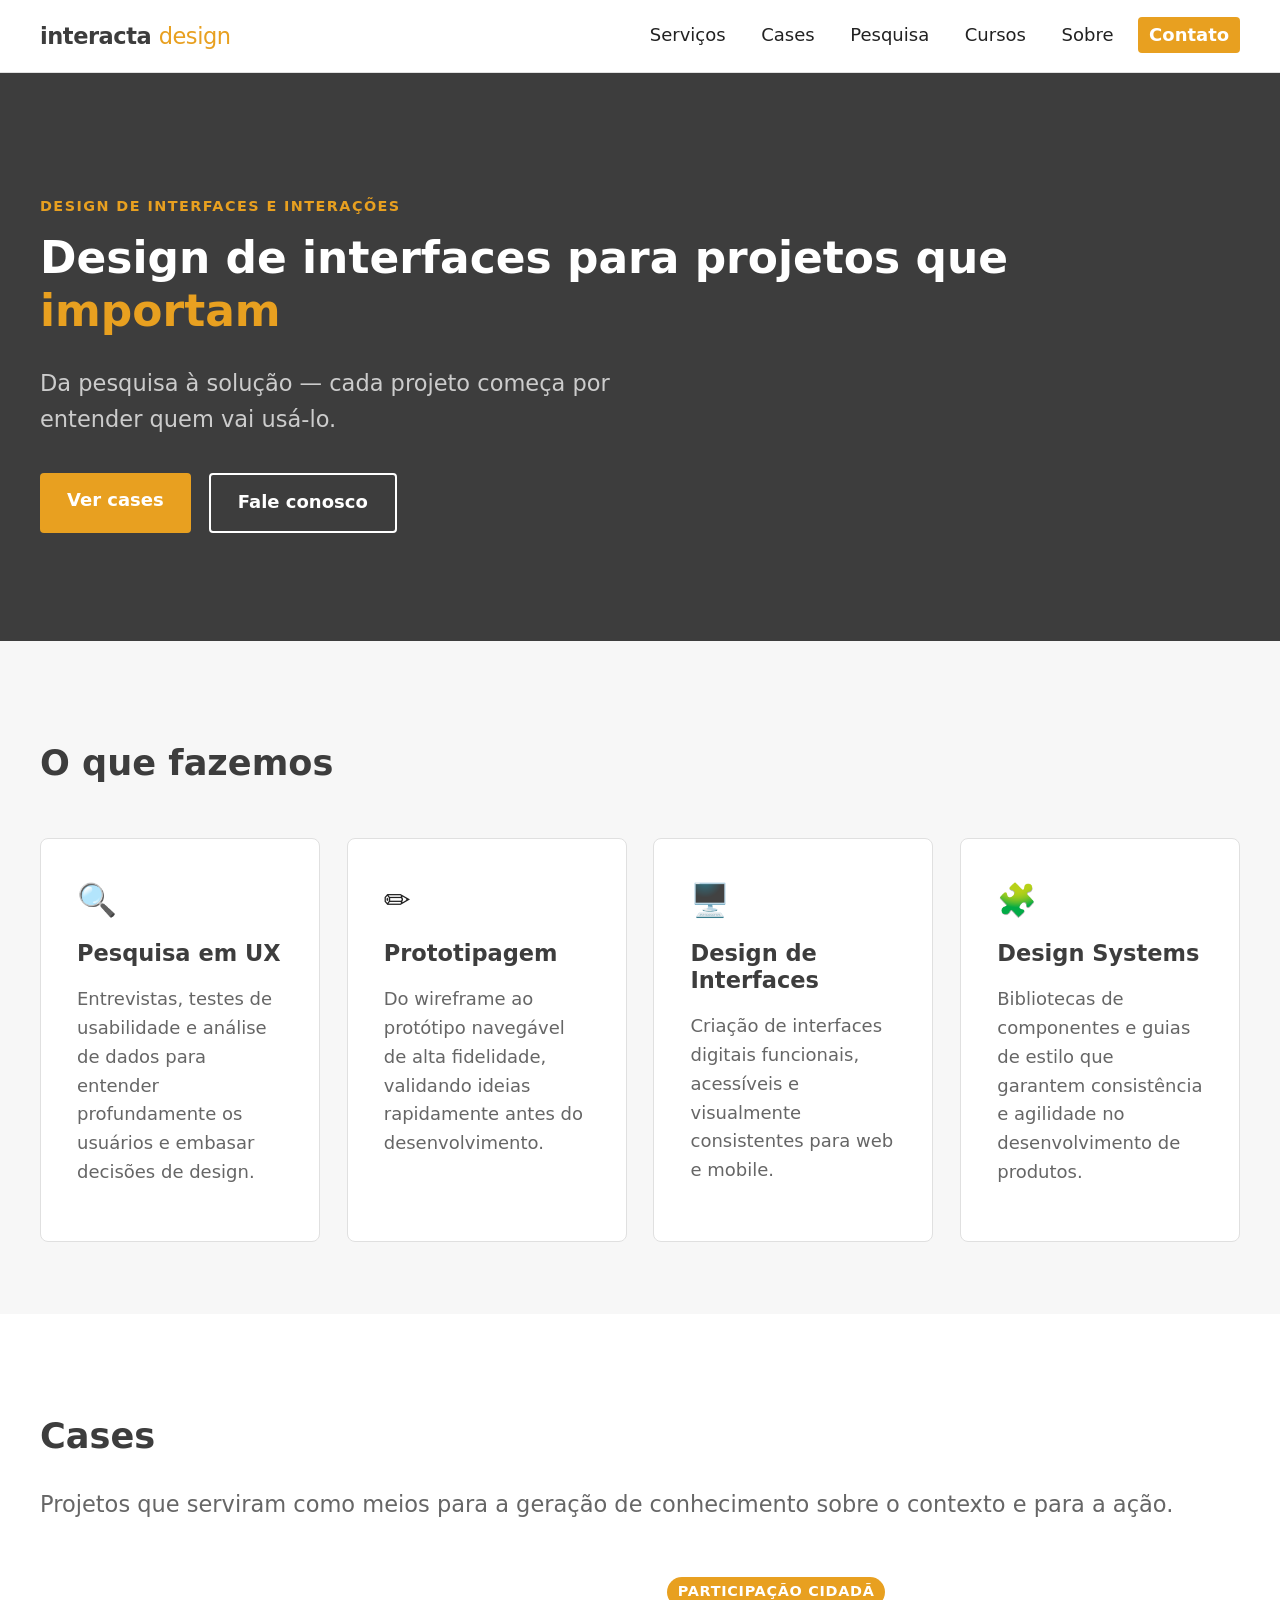
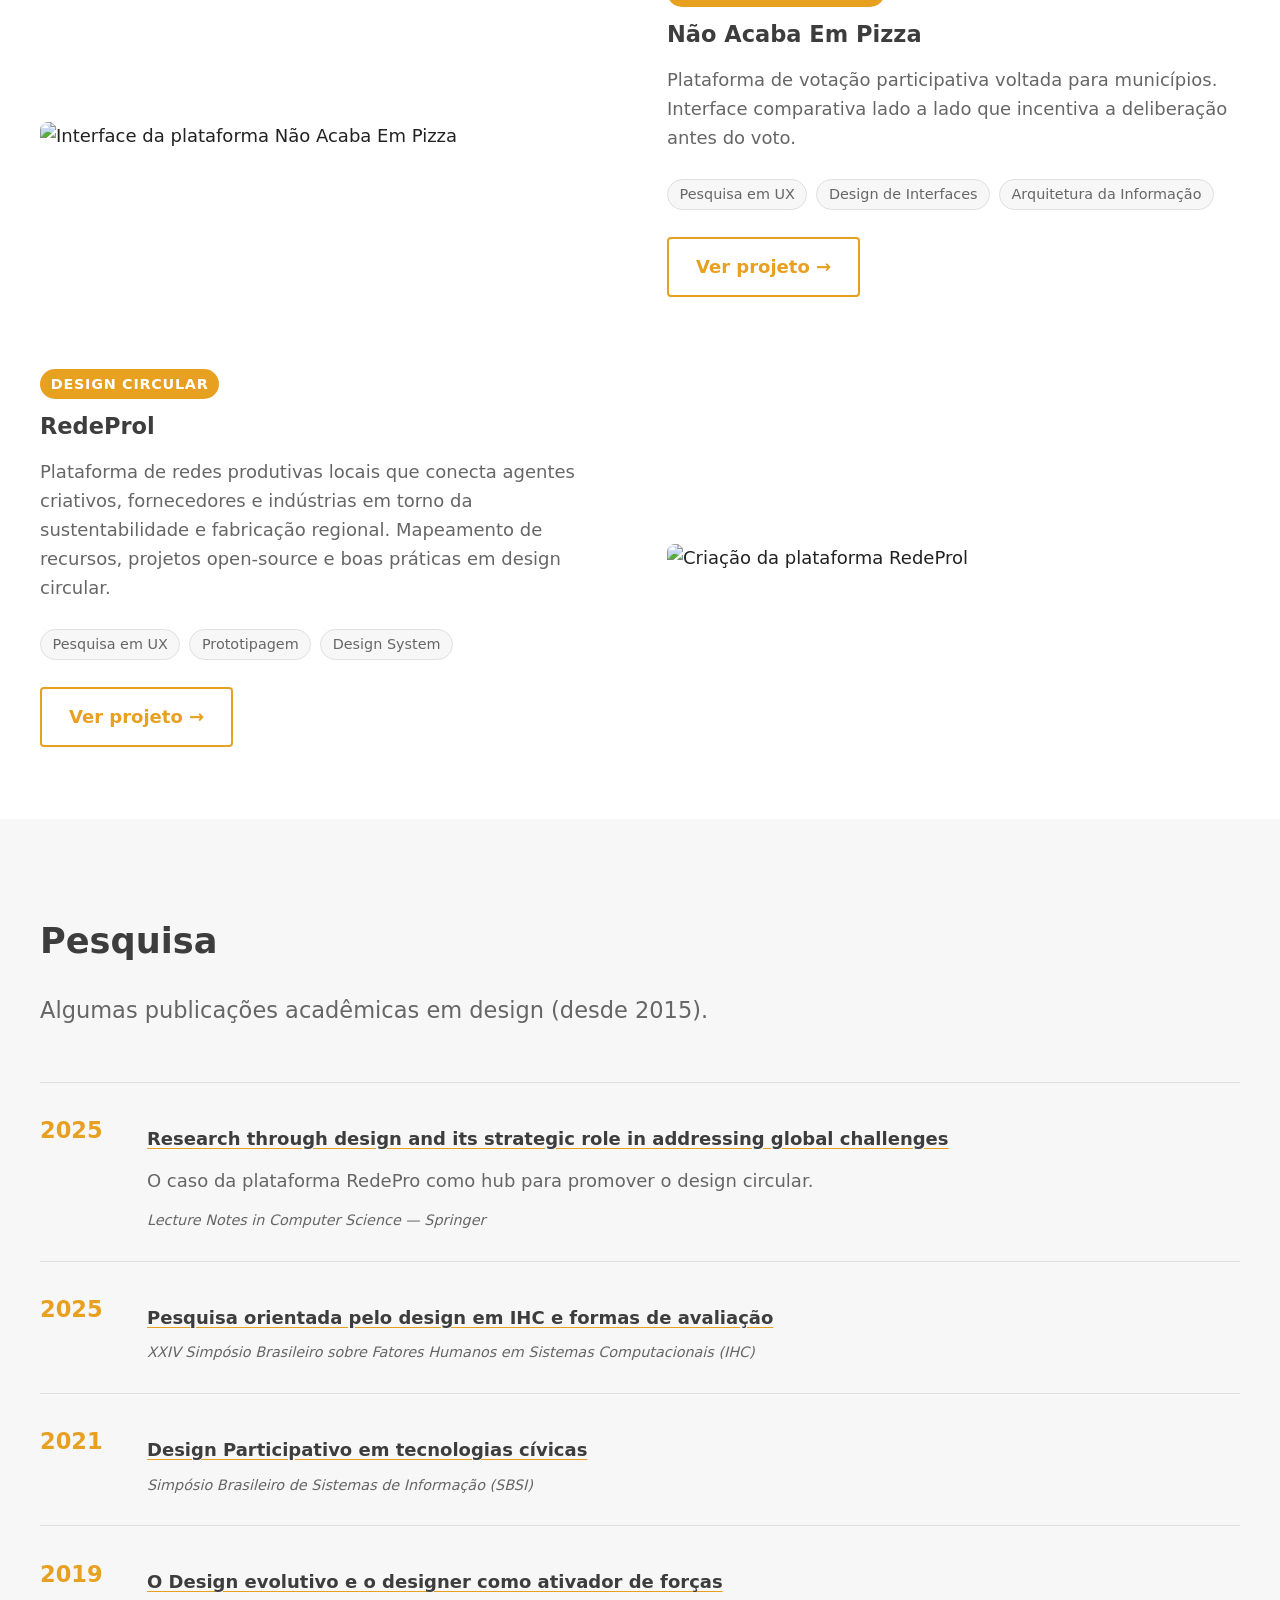
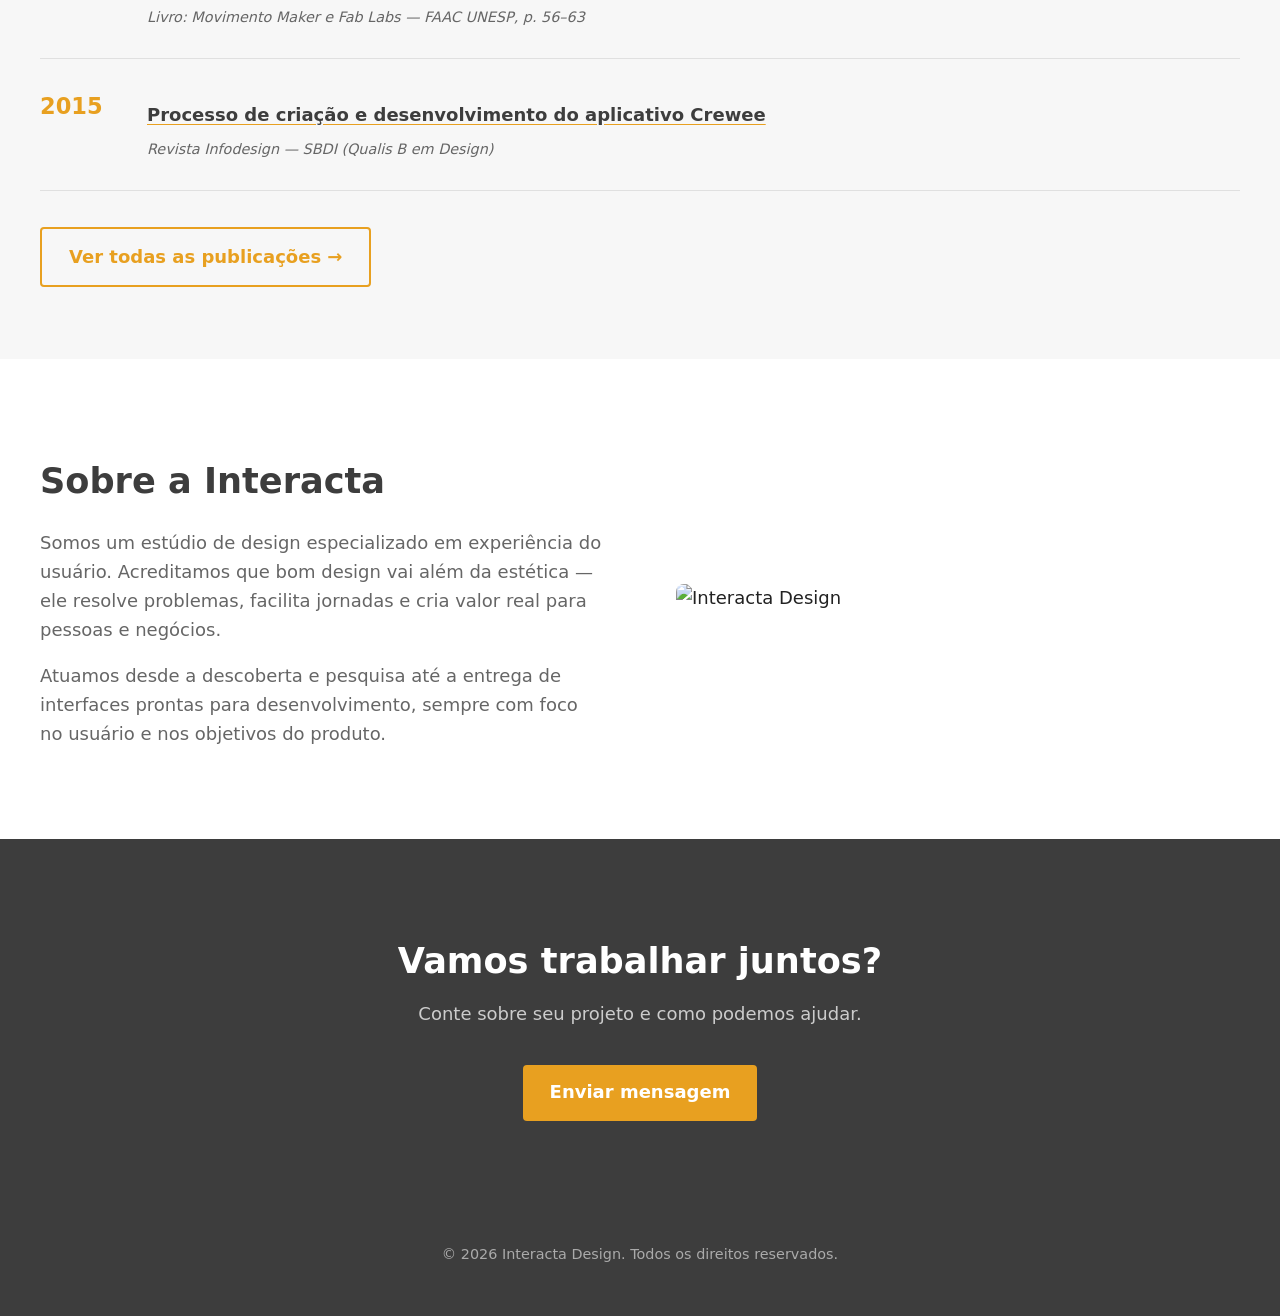
==== commit d48ea965: "Atualiza copy, links de publicações e estilo - Ajusta textos do hero e seção de cases para linguagem" ====
--- a/index.html
+++ b/index.html
@@ -4,7 +4,7 @@
 <head>
     <meta charset="UTF-8">
     <meta name="viewport" content="width=device-width, initial-scale=1.0">
-    <meta name="description" content="Interacta Design — Pesquisa UX, prototipagem, design de interfaces e design systems.">
+    <meta name="description" content="Interacta Design — Pesquisa em UX, prototipagem, design de interfaces e design systems.">
     <title>Interacta Design</title>
     <link rel="stylesheet" href="styles.css">
 </head>
@@ -32,9 +32,9 @@
         <!-- HERO -->
         <section class="hero">
             <div class="wrapper hero-content">
-                <p class="eyebrow">Design UI/UX</p>
-                <h1>Experiências digitais que <em>conectam</em> pessoas e produtos</h1>
-                <p class="hero-desc">Da pesquisa à interface final — criamos soluções centradas no usuário que geram resultado real.</p>
+                <p class="eyebrow">Design de interfaces e interações</p>
+                <h1>Design de interfaces para projetos que <em>importam</em></h1>
+                <p class="hero-desc">Da pesquisa à solução — cada projeto começa por entender quem vai usá-lo.</p>
                 <div class="hero-actions">
                     <a href="#cases" class="btn btn-primary">Ver cases</a>
                     <a href="#contato" class="btn btn-secondary">Fale conosco</a>
@@ -49,7 +49,7 @@
                 <ul class="servicos-grid">
                     <li class="servico-card">
                         <div class="servico-icon" aria-hidden="true">🔍</div>
-                        <h3>Pesquisa UX</h3>
+                        <h3>Pesquisa em UX</h3>
                         <p>Entrevistas, testes de usabilidade e análise de dados para entender profundamente os usuários e embasar decisões de design.</p>
                     </li>
                     <li class="servico-card">
@@ -75,7 +75,7 @@
         <section class="section-cases" id="cases" aria-labelledby="cases-title">
             <div class="wrapper">
                 <h2 id="cases-title">Cases</h2>
-                <p class="section-desc">Projetos reais com impacto real.</p>
+                <p class="section-desc">Projetos que serviram como meios para a geração de conhecimento sobre o contexto e para a ação.</p>
 
                 <ul class="cases-lista">
 
@@ -86,26 +86,26 @@
                         <div class="case-content">
                             <span class="tag">Participação cidadã</span>
                             <h3>Não Acaba Em Pizza</h3>
-                            <p>Plataforma de votação participativa para alocação de R$3 milhões em obras públicas em São Paulo. Interface comparativa lado a lado que incentiva a deliberação antes do voto.</p>
+                            <p>Plataforma de votação participativa voltada para municípios. Interface comparativa lado a lado que incentiva a deliberação antes do voto.</p>
                             <ul class="tag-lista">
-                                <li>Pesquisa UX</li>
-                                <li>Design de Interface</li>
+                                <li>Pesquisa em UX</li>
+                                <li>Design de Interfaces</li>
                                 <li>Arquitetura da Informação</li>
                             </ul>
-                            <a href="https://www.naopizza.net/votacao.php?topic_id=3" target="_blank" rel="noopener" class="btn btn-outline">Ver projeto →</a>
+                            <a href="https://adelinegil.github.io/nao-acaba-em-pizza/" target="_blank" rel="noopener" class="btn btn-outline">Ver projeto →</a>
                         </div>
                     </li>
 
                     <li class="case-card case-card--invertido">
                         <div class="case-img">
-                            <img src="https://placehold.co/720x440/3D3D3D/ffffff?text=RedeProl" alt="Interface da plataforma RedeProl">
+                            <img src="https://placehold.co/720x440/3D3D3D/ffffff?text=RedeProl" alt="Criação da plataforma RedeProl">
                         </div>
                         <div class="case-content">
-                            <span class="tag">Economia circular</span>
+                            <span class="tag">Design circular</span>
                             <h3>RedeProl</h3>
-                            <p>Plataforma de rede produtiva local que conecta agentes criativos, fornecedores e indústrias em torno da sustentabilidade e fabricação regional. Mapeamento de recursos, projetos open-source e boas práticas.</p>
+                            <p>Plataforma de redes produtivas locais que conecta agentes criativos, fornecedores e indústrias em torno da sustentabilidade e fabricação regional. Mapeamento de recursos, projetos open-source e boas práticas em design circular.</p>
                             <ul class="tag-lista">
-                                <li>UX Research</li>
+                                <li>Pesquisa em UX</li>
                                 <li>Prototipagem</li>
                                 <li>Design System</li>
                             </ul>
@@ -121,14 +121,14 @@
         <section class="section-pesquisa" id="pesquisa" aria-labelledby="pesquisa-title">
             <div class="wrapper">
                 <h2 id="pesquisa-title">Pesquisa</h2>
-                <p class="section-desc">Publicações acadêmicas em design, UX e inovação.</p>
+                <p class="section-desc">Algumas publicações acadêmicas em design (desde 2015).</p>
 
                 <ul class="publicacoes-lista">
 
                     <li class="publicacao">
                         <span class="pub-ano">2025</span>
                         <div class="pub-info">
-                            <h3>Research through design and its strategic role in addressing global challenges</h3>
+                            <h3><a href="https://link.springer.com/chapter/10.1007/978-3-032-05008-3_26" target="_blank" rel="noopener">Research through design and its strategic role in addressing global challenges</a></h3>
                             <p>O caso da plataforma RedePro como hub para promover o design circular.</p>
                             <span class="pub-fonte">Lecture Notes in Computer Science — Springer</span>
                         </div>
@@ -137,26 +137,15 @@
                     <li class="publicacao">
                         <span class="pub-ano">2025</span>
                         <div class="pub-info">
-                            <h3>Pesquisa orientada pelo design em IHC e formas de avaliação</h3>
-                            <p></p>
+                            <h3><a href="https://sol.sbc.org.br/index.php/ihc_estendido/article/view/37774" target="_blank" rel="noopener">Pesquisa orientada pelo design em IHC e formas de avaliação</a></h3>
                             <span class="pub-fonte">XXIV Simpósio Brasileiro sobre Fatores Humanos em Sistemas Computacionais (IHC)</span>
                         </div>
                     </li>
 
                     <li class="publicacao">
-                        <span class="pub-ano">2022</span>
-                        <div class="pub-info">
-                            <h3>Intervenções urbanas: o processo criativo no contexto artístico contemporâneo</h3>
-                            <p></p>
-                            <span class="pub-fonte">Revista PARALELO 31, p. 202–236</span>
-                        </div>
-                    </li>
-
-                    <li class="publicacao">
                         <span class="pub-ano">2021</span>
                         <div class="pub-info">
-                            <h3>Design Participativo em tecnologias cívicas</h3>
-                            <p></p>
+                            <h3><a href="https://sol.sbc.org.br/index.php/sbsi_estendido/article/view/15382/15225" target="_blank" rel="noopener">Design Participativo em tecnologias cívicas</a></h3>
                             <span class="pub-fonte">Simpósio Brasileiro de Sistemas de Informação (SBSI)</span>
                         </div>
                     </li>
@@ -164,8 +153,7 @@
                     <li class="publicacao">
                         <span class="pub-ano">2019</span>
                         <div class="pub-info">
-                            <h3>O Design evolutivo e o designer como ativador de forças</h3>
-                            <p></p>
+                            <h3><a href="https://www.faac.unesp.br/Home/Pos-Graduacao/MestradoeDoutorado/TelevisaoDigital/mmefl.pdf" target="_blank" rel="noopener">O Design evolutivo e o designer como ativador de forças</a></h3>
                             <span class="pub-fonte">Livro: Movimento Maker e Fab Labs — FAAC UNESP, p. 56–63</span>
                         </div>
                     </li>
@@ -173,8 +161,7 @@
                     <li class="publicacao">
                         <span class="pub-ano">2015</span>
                         <div class="pub-info">
-                            <h3>Processo de criação e desenvolvimento do aplicativo Crewee</h3>
-                            <p></p>
+                            <h3><a href="https://infodesign.org.br/infodesign/article/view/339/222" target="_blank" rel="noopener">Processo de criação e desenvolvimento do aplicativo Crewee</a></h3>
                             <span class="pub-fonte">Revista Infodesign — SBDI (Qualis B em Design)</span>
                         </div>
                     </li>
--- a/styles.css
+++ b/styles.css
@@ -384,6 +384,17 @@
         font-size: var(--font-size-0);
         font-weight: 600;
         margin-block-end: var(--space-2xs);
+
+        a {
+            color: var(--color-dark);
+            text-decoration: underline;
+            text-decoration-color: var(--color-brand);
+            text-underline-offset: 3px;
+        }
+
+        a:hover {
+            color: var(--color-brand);
+        }
     }
 
     p {
@@ -446,7 +457,53 @@
 }
 
 /* =====================
-   CURSOS (grid herdado)
+   CURSOS
+===================== */
+.cursos-lista {
+    display: flex;
+    flex-direction: column;
+    gap: var(--space-2xl);
+}
+
+.curso-card {
+    display: grid;
+    grid-template-columns: 1fr 1fr;
+    gap: var(--space-xl);
+    align-items: center;
+}
+
+.curso-img img {
+    width: 100%;
+    border-radius: 8px;
+    display: block;
+}
+
+.curso-content {
+    h3 {
+        margin-block: var(--space-xs) var(--space-2xs);
+    }
+
+    p {
+        color: var(--color-text-muted);
+        margin-block-end: var(--space-m);
+    }
+}
+
+.curso-meta {
+    font-size: var(--font-size--1) !important;
+    font-weight: 600;
+    color: var(--color-text-muted);
+    margin-block-end: var(--space-s) !important;
+}
+
+@media (max-width: 768px) {
+    .curso-card {
+        grid-template-columns: 1fr;
+    }
+}
+
+/* =====================
+   GRID GENÉRICO (herdado)
 ===================== */
 .grid {
     display: grid;
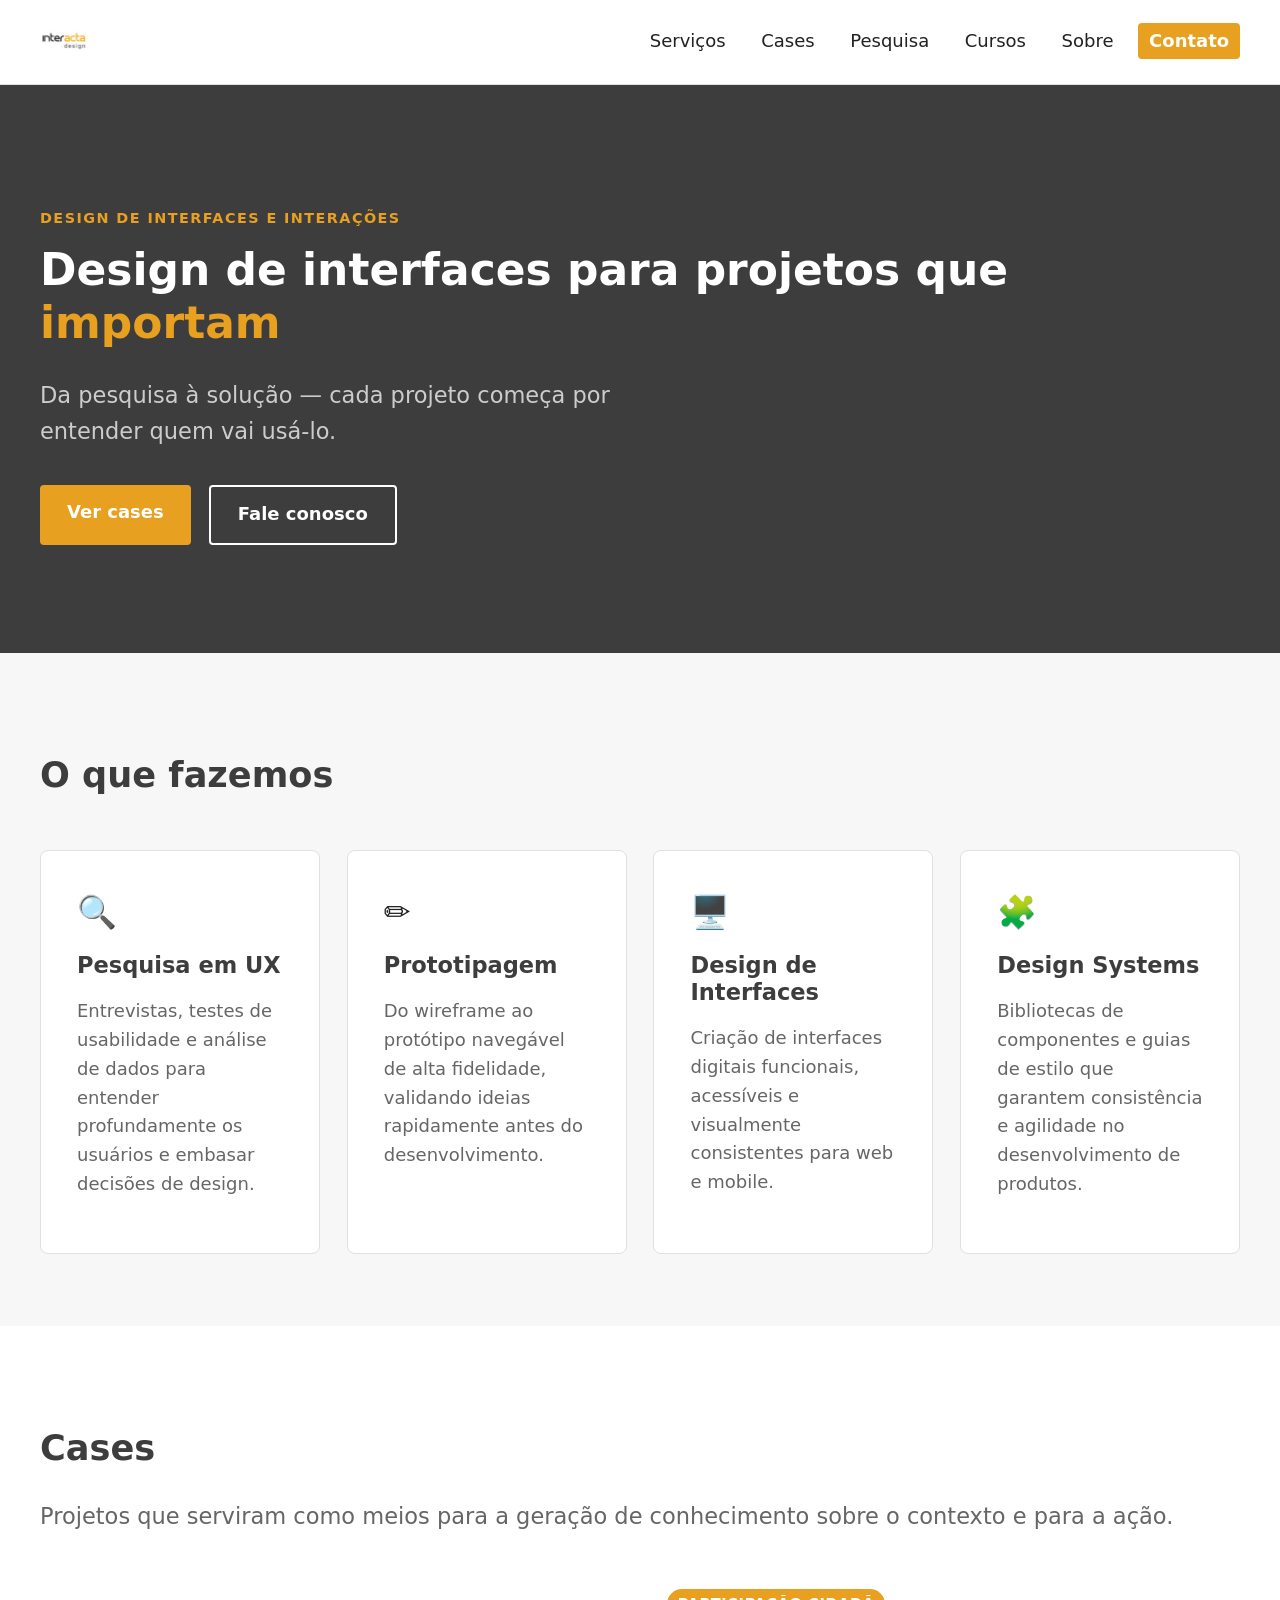
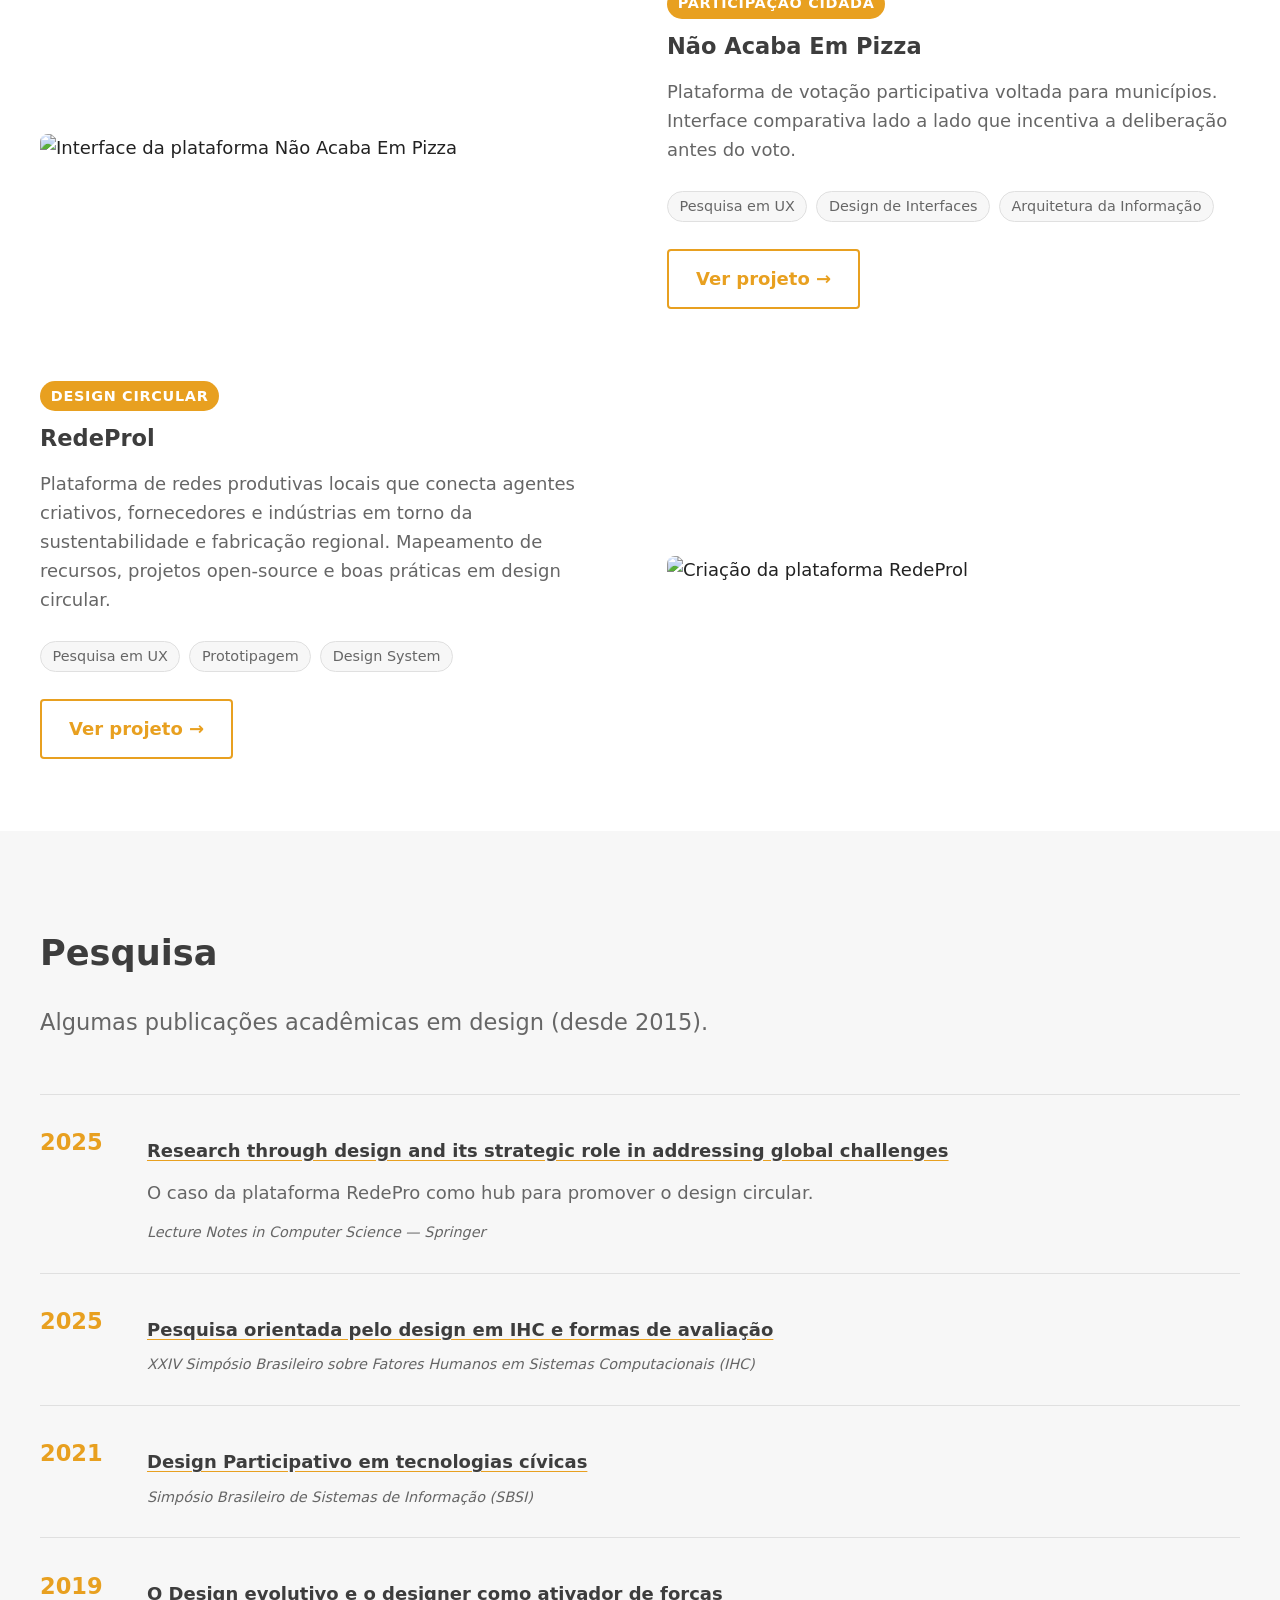
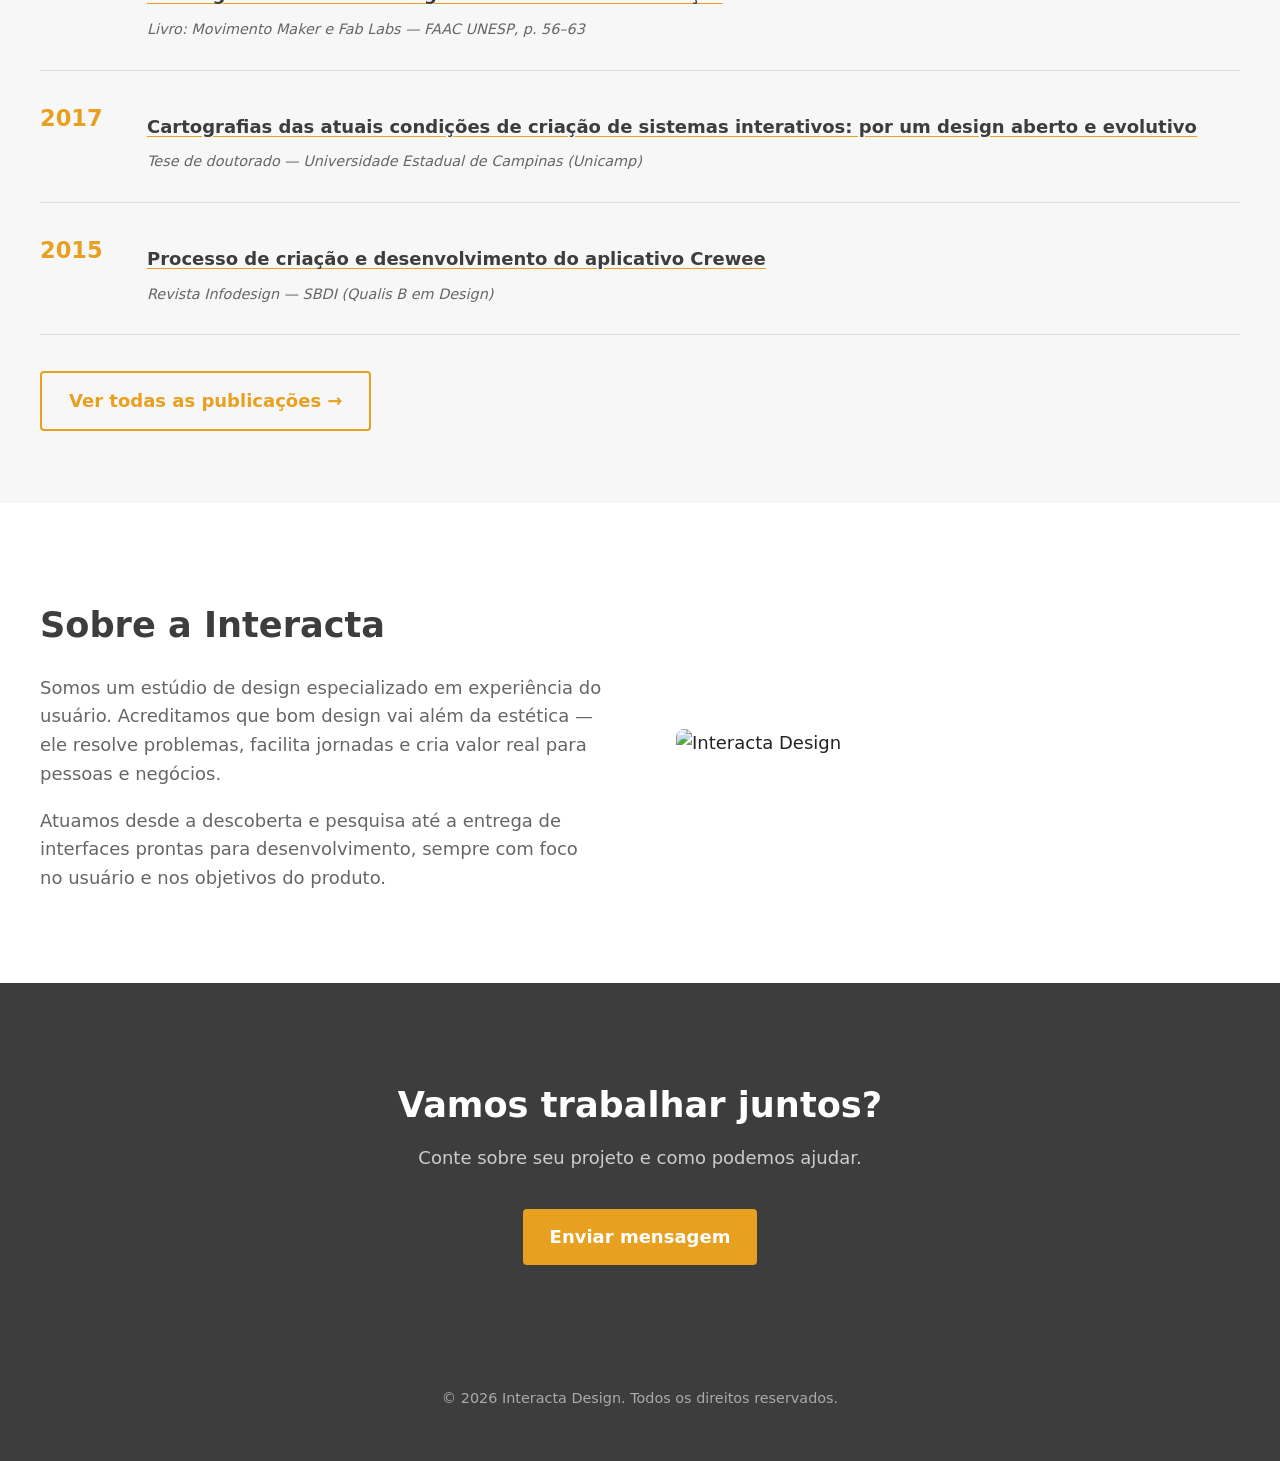
==== commit 643d8b67: "Adiciona logo real, tese de doutorado e ajustes visuais - Logo da Interacta substituído no navbar (i" ====
--- a/index.html
+++ b/index.html
@@ -13,7 +13,7 @@
 
     <header class="site-header">
         <div class="navbar wrapper">
-            <a class="logo" href="/">interacta <span>design</span></a>
+            <a class="logo" href="/"><img src="interacta_logo.png" alt="Interacta Design" height="48"></a>
             <nav aria-label="Navegação principal">
                 <ul>
                     <li><a href="#servicos">Serviços</a></li>
@@ -155,6 +155,14 @@
                         <div class="pub-info">
                             <h3><a href="https://www.faac.unesp.br/Home/Pos-Graduacao/MestradoeDoutorado/TelevisaoDigital/mmefl.pdf" target="_blank" rel="noopener">O Design evolutivo e o designer como ativador de forças</a></h3>
                             <span class="pub-fonte">Livro: Movimento Maker e Fab Labs — FAAC UNESP, p. 56–63</span>
+                        </div>
+                    </li>
+
+                    <li class="publicacao">
+                        <span class="pub-ano">2017</span>
+                        <div class="pub-info">
+                            <h3><a href="https://doi.org/10.47749/T/UNICAMP.2017.987560" target="_blank" rel="noopener">Cartografias das atuais condições de criação de sistemas interativos: por um design aberto e evolutivo</a></h3>
+                            <span class="pub-fonte">Tese de doutorado — Universidade Estadual de Campinas (Unicamp)</span>
                         </div>
                     </li>
 
--- a/styles.css
+++ b/styles.css
@@ -179,15 +179,14 @@
 }
 
 .logo {
-    font-size: var(--font-size-1);
-    font-weight: 700;
+    display: flex;
+    align-items: center;
     text-decoration: none;
-    color: var(--color-dark);
-    letter-spacing: -0.02em;
-
-    span {
-        color: var(--color-brand);
-        font-weight: 400;
+
+    img {
+        height: 48px;
+        width: auto;
+        display: block;
     }
 }
 
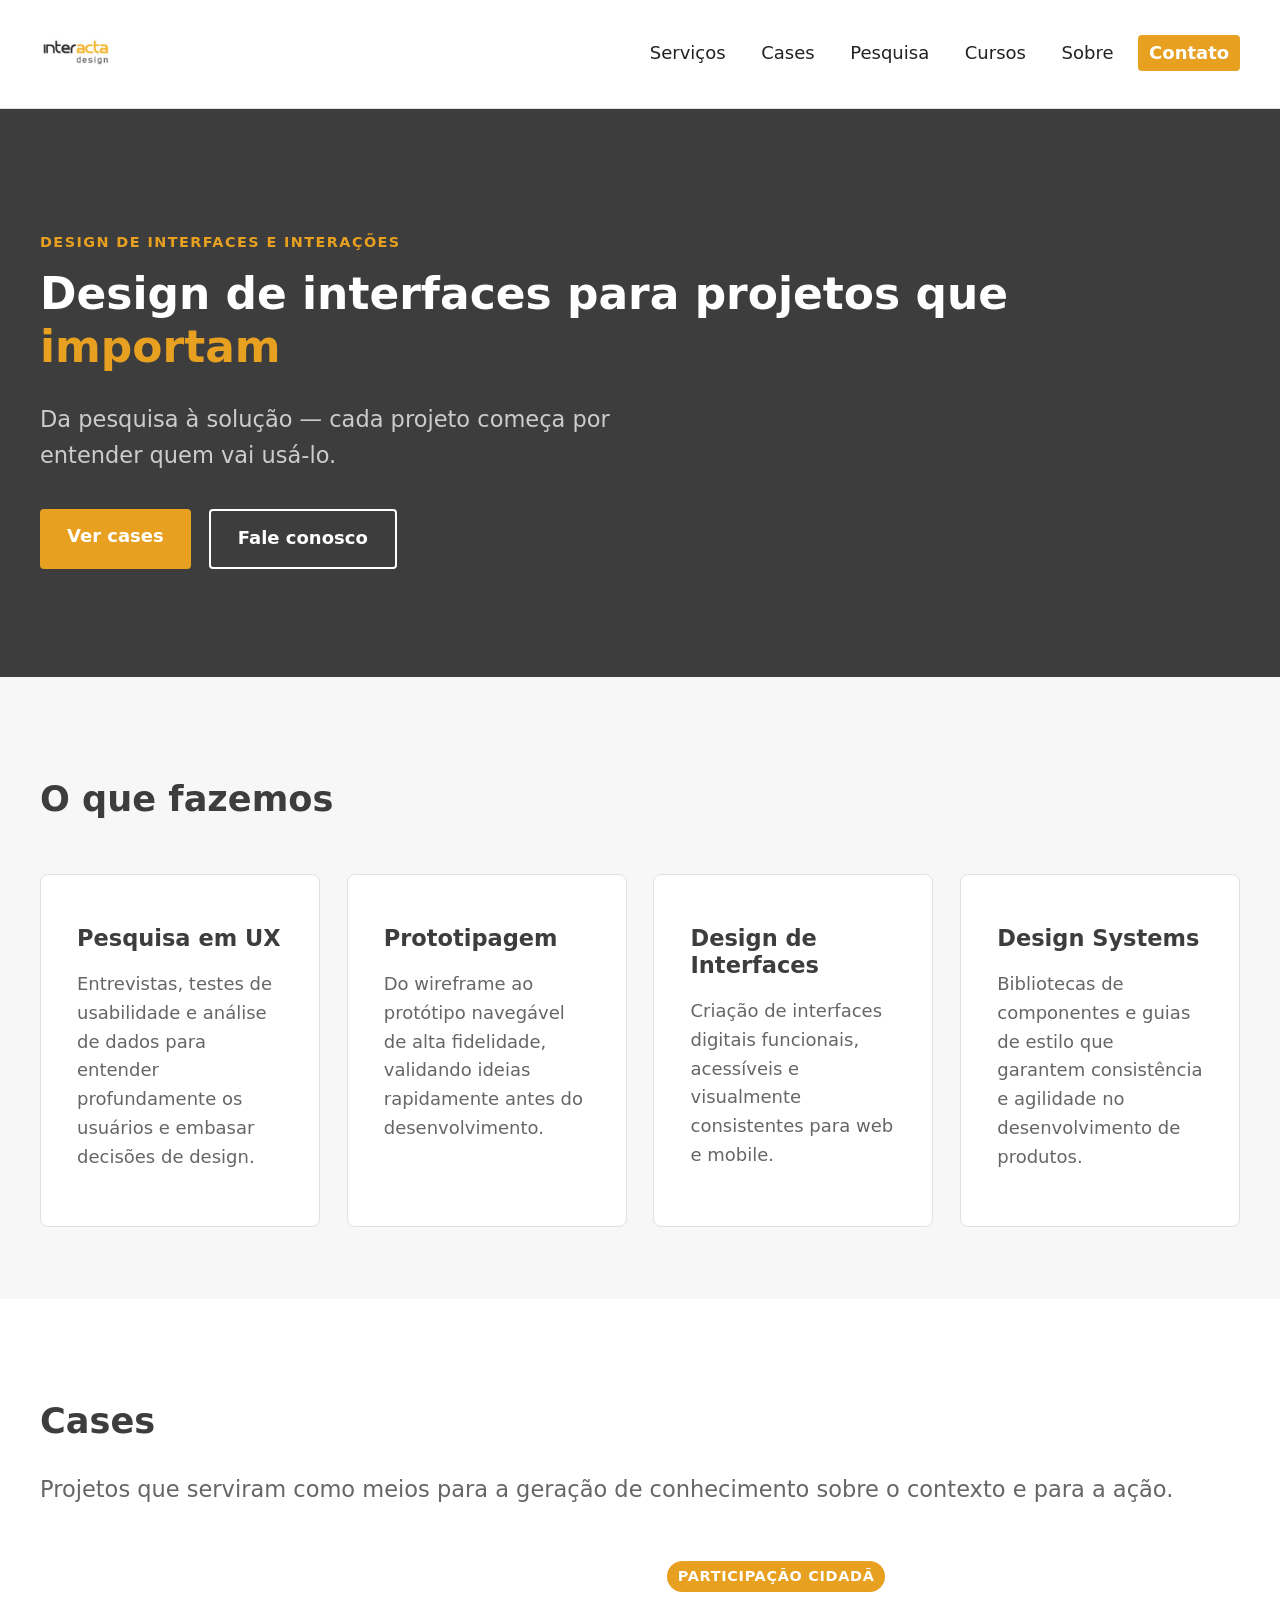
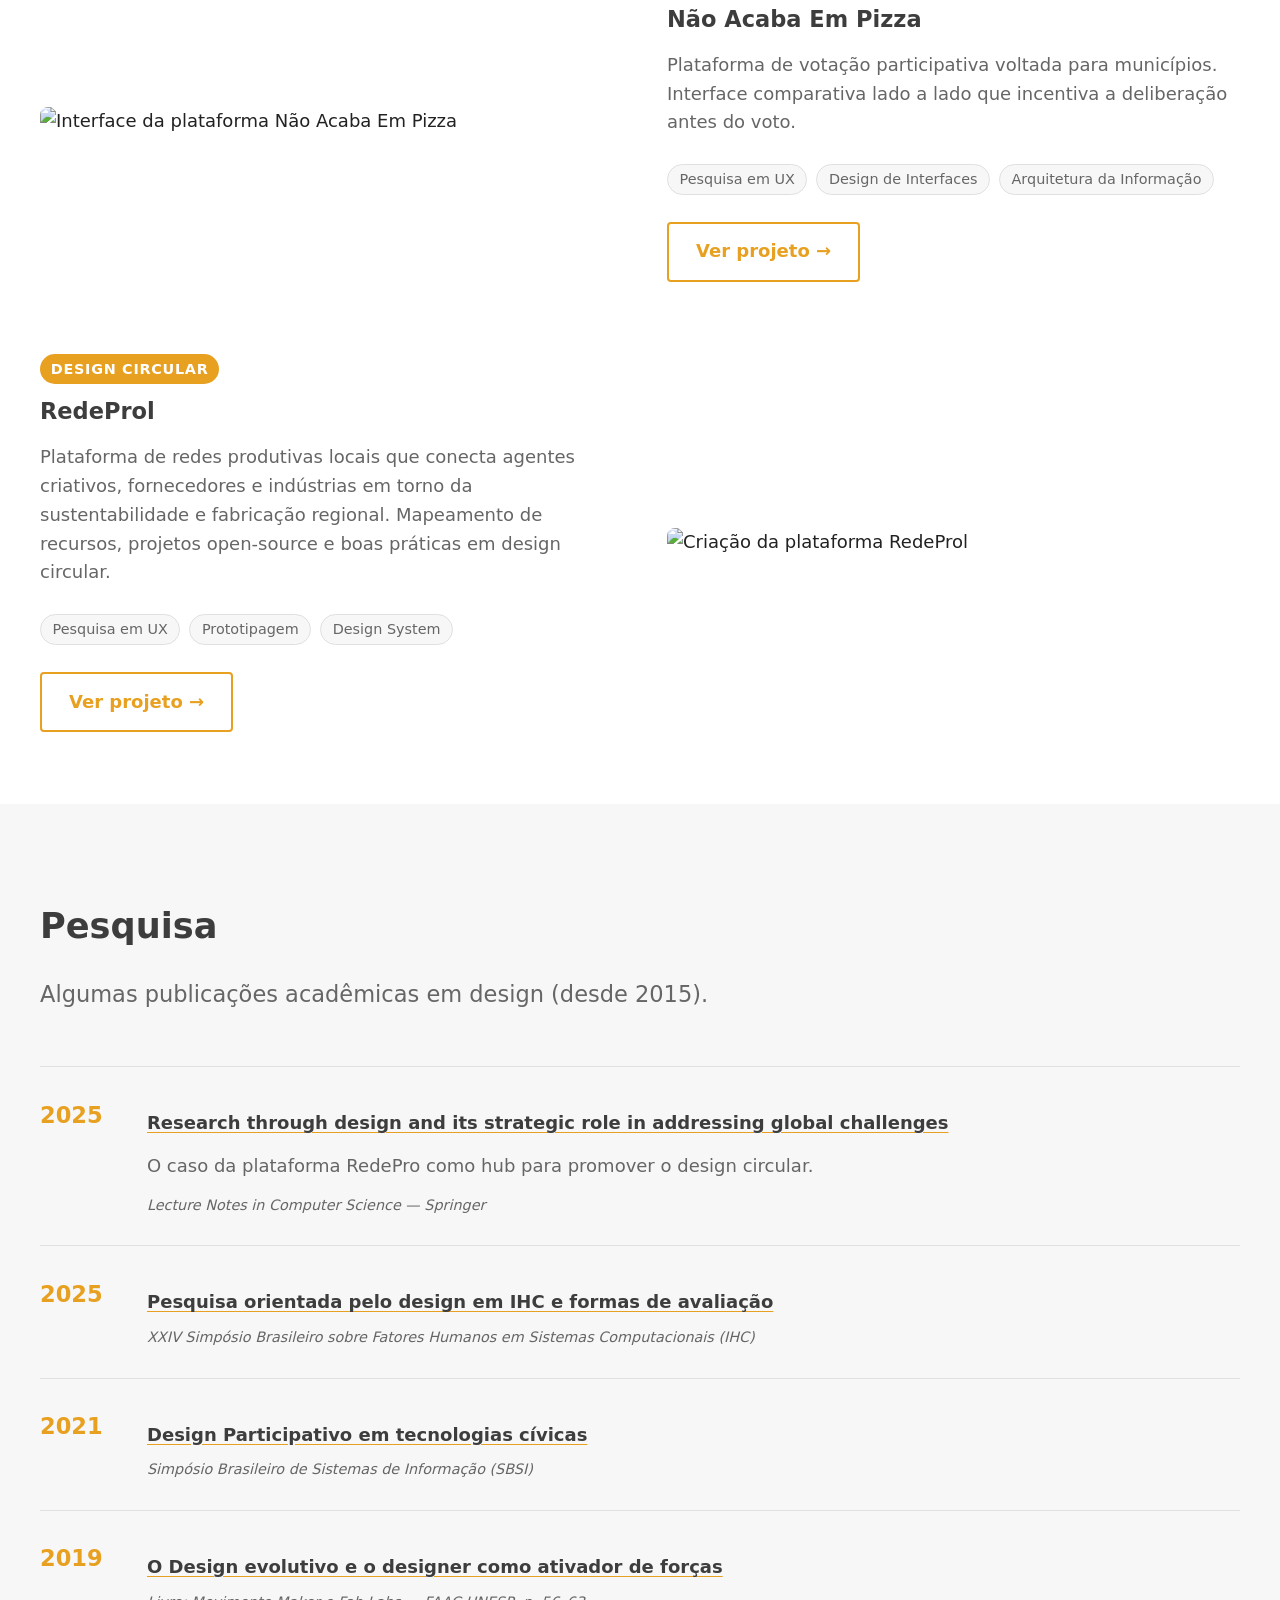
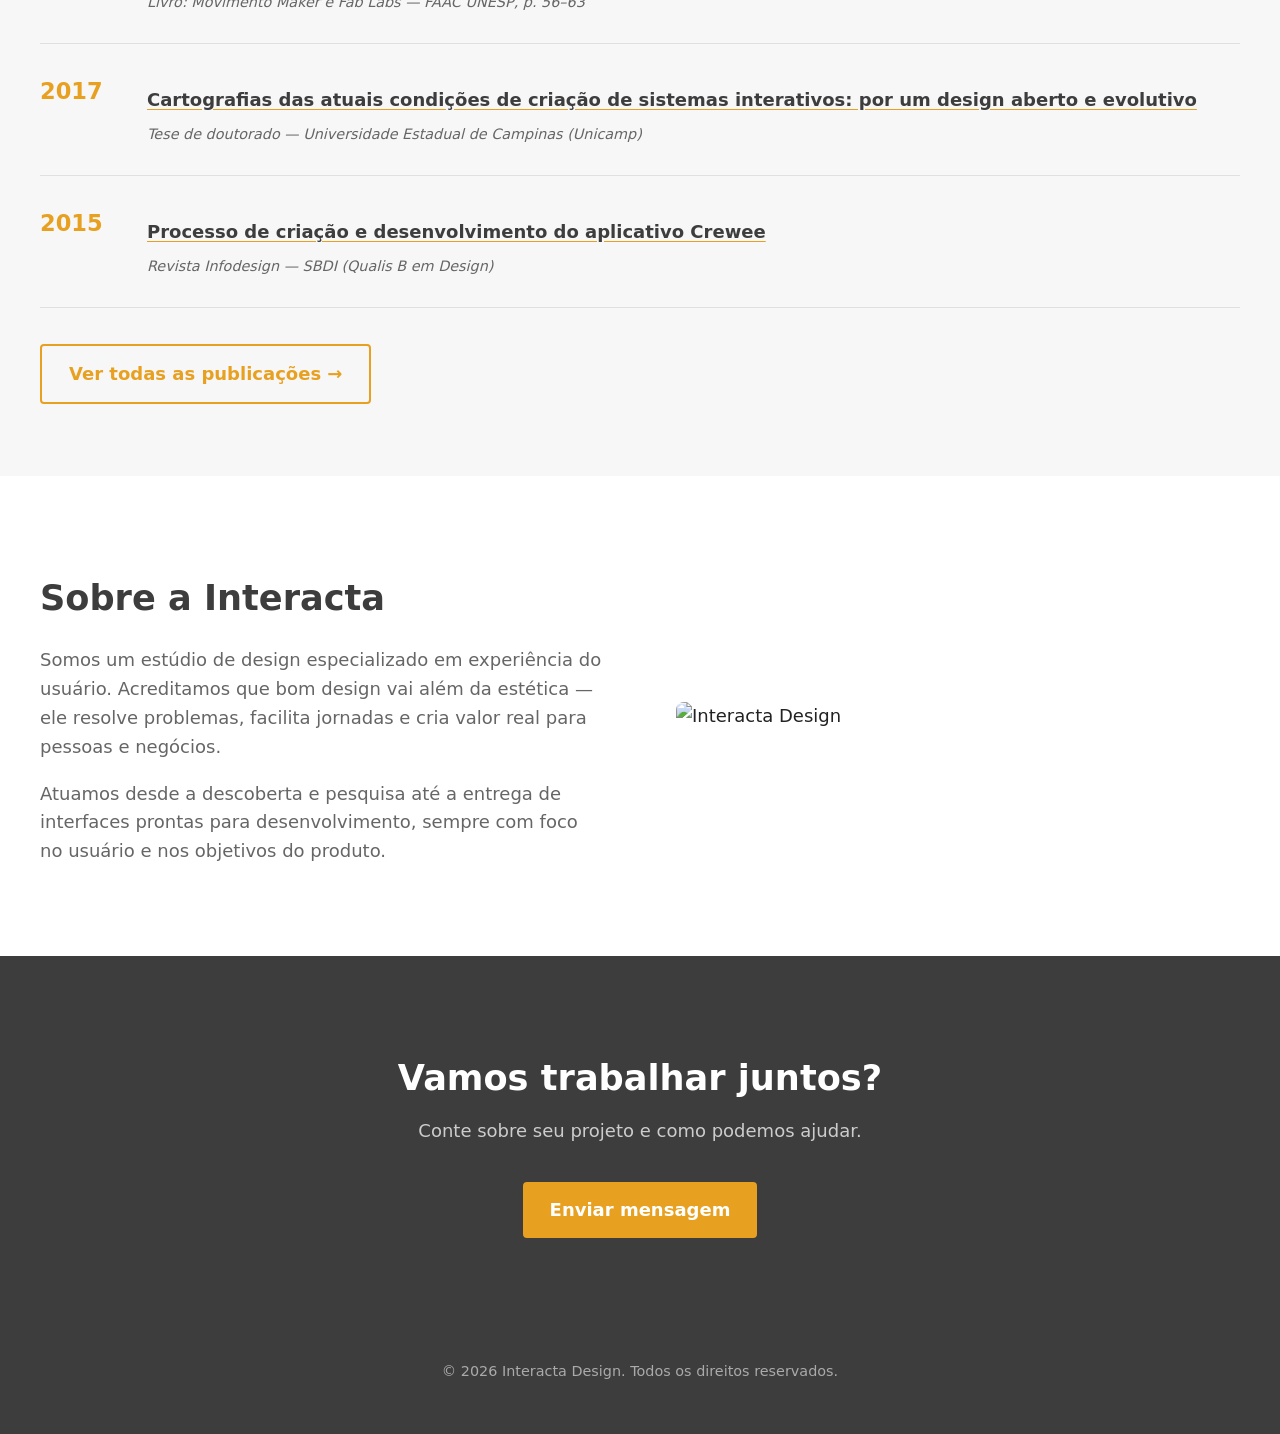
==== commit e96d16e9: "Corrige logo e ícones dos serviços - Logo aumentado para 72px e link corrigido para index.html - Íco" ====
--- a/index.html
+++ b/index.html
@@ -7,13 +7,14 @@
     <meta name="description" content="Interacta Design — Pesquisa em UX, prototipagem, design de interfaces e design systems.">
     <title>Interacta Design</title>
     <link rel="stylesheet" href="styles.css">
+    <script src="https://unpkg.com/lucide@latest"></script>
 </head>
 
 <body>
 
     <header class="site-header">
         <div class="navbar wrapper">
-            <a class="logo" href="/"><img src="interacta_logo.png" alt="Interacta Design" height="48"></a>
+            <a class="logo" href="index.html"><img src="interacta_logo.png" alt="Interacta Design" height="72"></a>
             <nav aria-label="Navegação principal">
                 <ul>
                     <li><a href="#servicos">Serviços</a></li>
@@ -48,22 +49,22 @@
                 <h2 id="servicos-title">O que fazemos</h2>
                 <ul class="servicos-grid">
                     <li class="servico-card">
-                        <div class="servico-icon" aria-hidden="true">🔍</div>
+                        <div class="servico-icon" aria-hidden="true"><i data-lucide="search"></i></div>
                         <h3>Pesquisa em UX</h3>
                         <p>Entrevistas, testes de usabilidade e análise de dados para entender profundamente os usuários e embasar decisões de design.</p>
                     </li>
                     <li class="servico-card">
-                        <div class="servico-icon" aria-hidden="true">✏️</div>
+                        <div class="servico-icon" aria-hidden="true"><i data-lucide="pen-tool"></i></div>
                         <h3>Prototipagem</h3>
                         <p>Do wireframe ao protótipo navegável de alta fidelidade, validando ideias rapidamente antes do desenvolvimento.</p>
                     </li>
                     <li class="servico-card">
-                        <div class="servico-icon" aria-hidden="true">🖥️</div>
+                        <div class="servico-icon" aria-hidden="true"><i data-lucide="monitor"></i></div>
                         <h3>Design de Interfaces</h3>
                         <p>Criação de interfaces digitais funcionais, acessíveis e visualmente consistentes para web e mobile.</p>
                     </li>
                     <li class="servico-card">
-                        <div class="servico-icon" aria-hidden="true">🧩</div>
+                        <div class="servico-icon" aria-hidden="true"><i data-lucide="layers"></i></div>
                         <h3>Design Systems</h3>
                         <p>Bibliotecas de componentes e guias de estilo que garantem consistência e agilidade no desenvolvimento de produtos.</p>
                     </li>
@@ -211,6 +212,7 @@
         </div>
     </footer>
 
+    <script>lucide.createIcons();</script>
 </body>
 
 </html>
--- a/styles.css
+++ b/styles.css
@@ -184,7 +184,7 @@
     text-decoration: none;
 
     img {
-        height: 48px;
+        height: 72px;
         width: auto;
         display: block;
     }
@@ -268,8 +268,14 @@
 }
 
 .servico-icon {
-    font-size: 2rem;
     margin-block-end: var(--space-xs);
+
+    svg {
+        width: 32px;
+        height: 32px;
+        stroke: var(--color-brand);
+        stroke-width: 1.5;
+    }
 }
 
 /* =====================
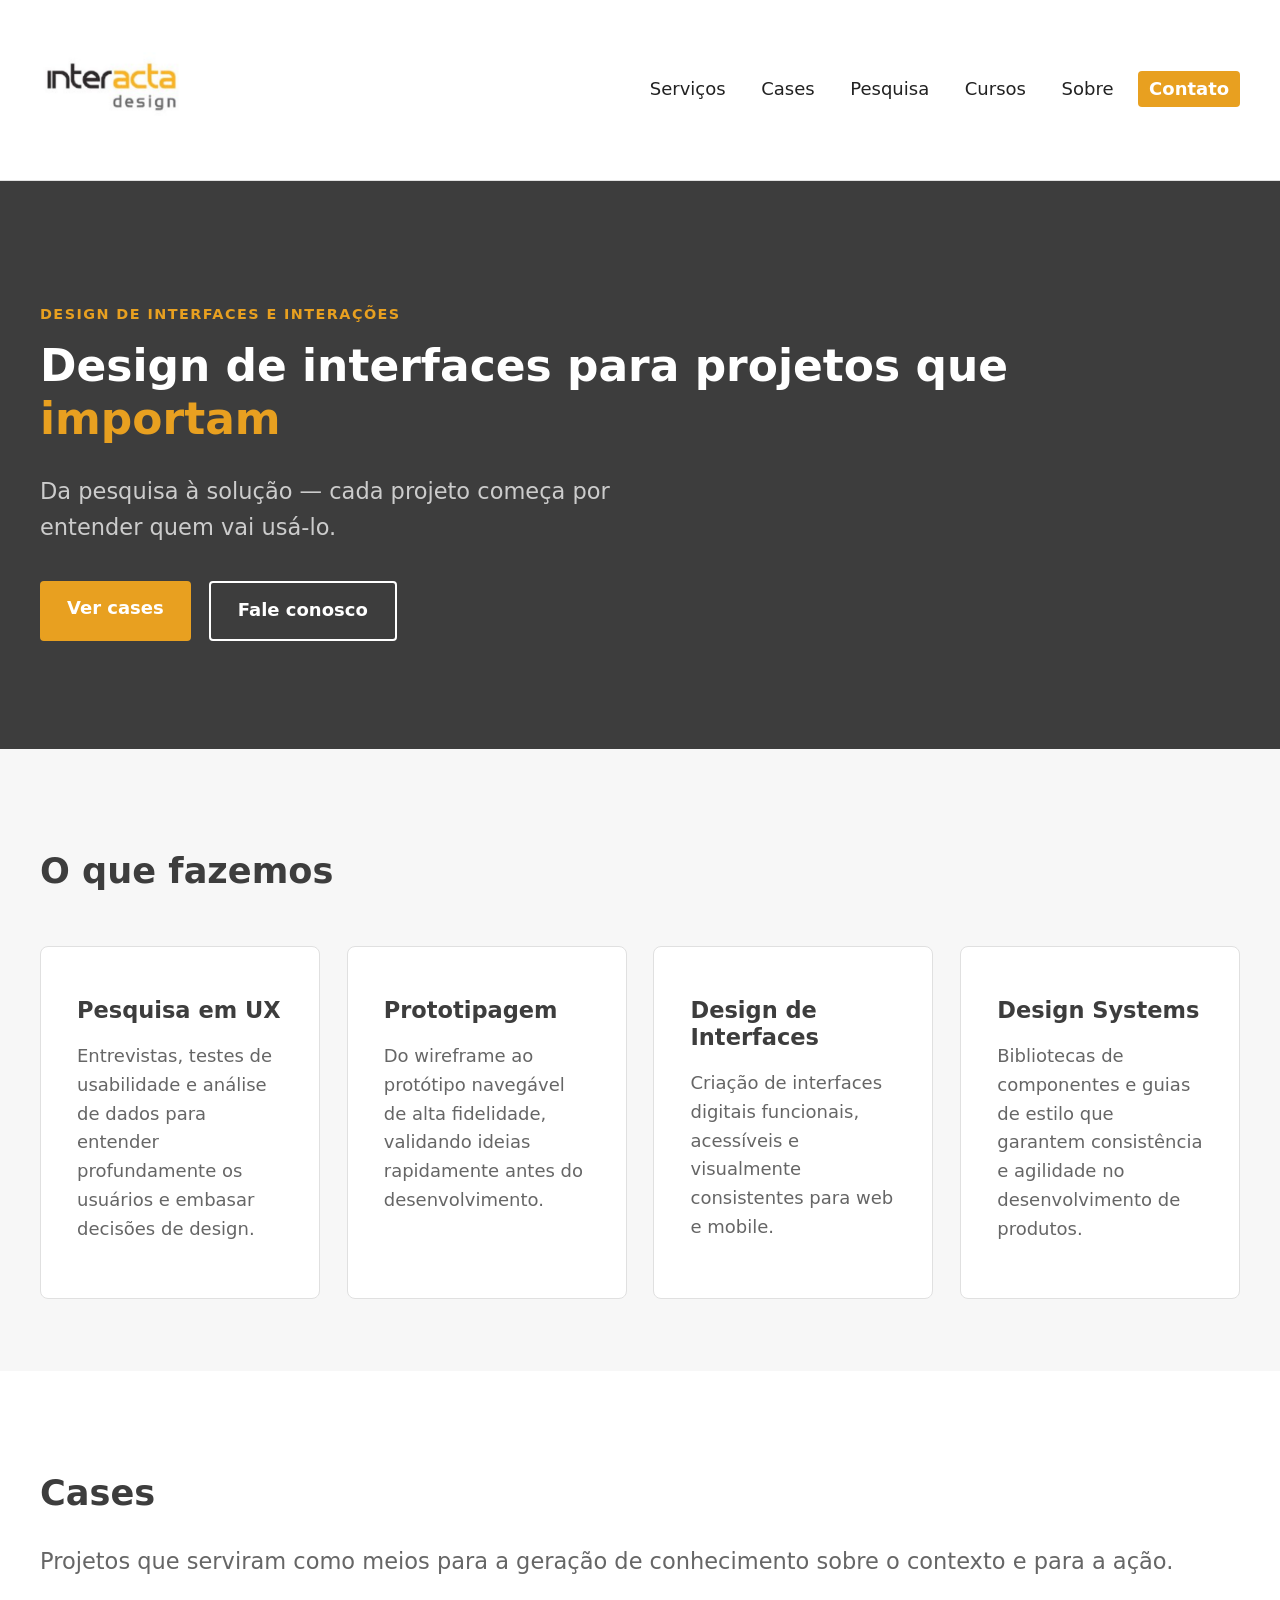
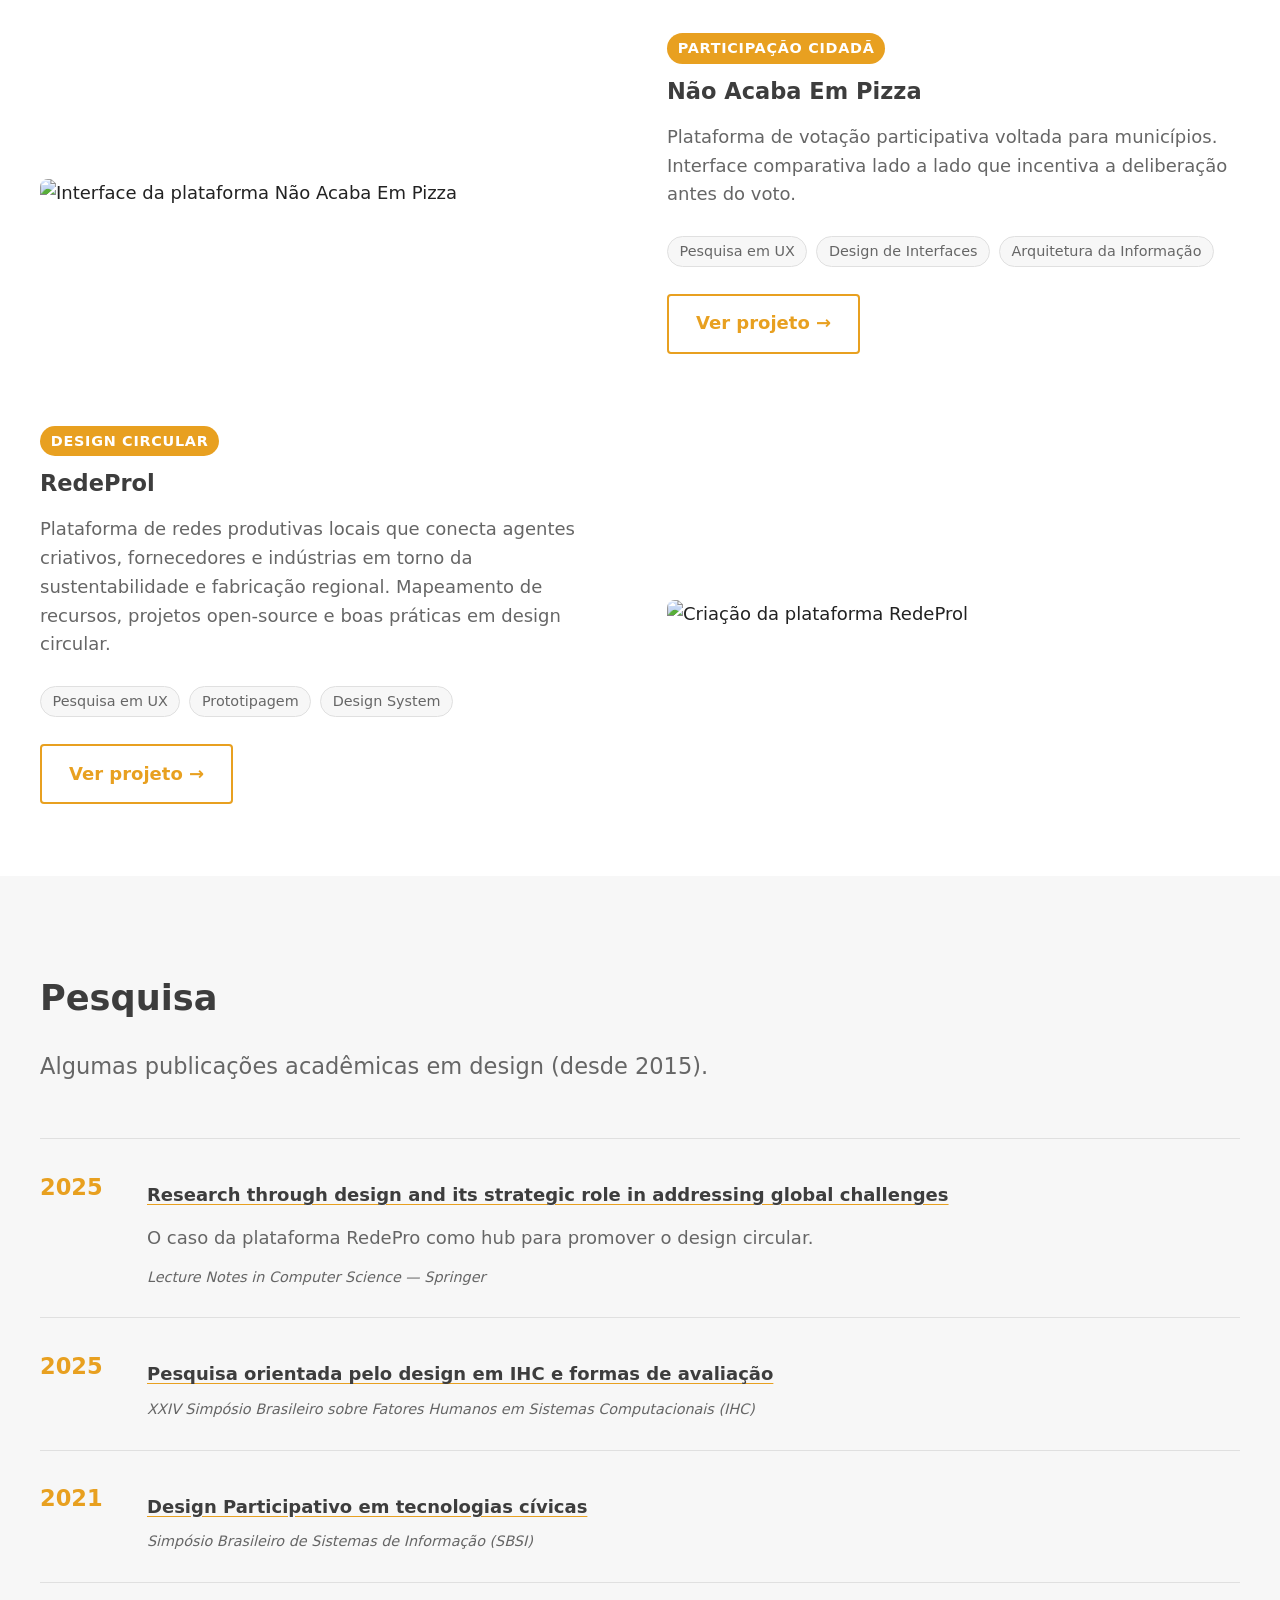
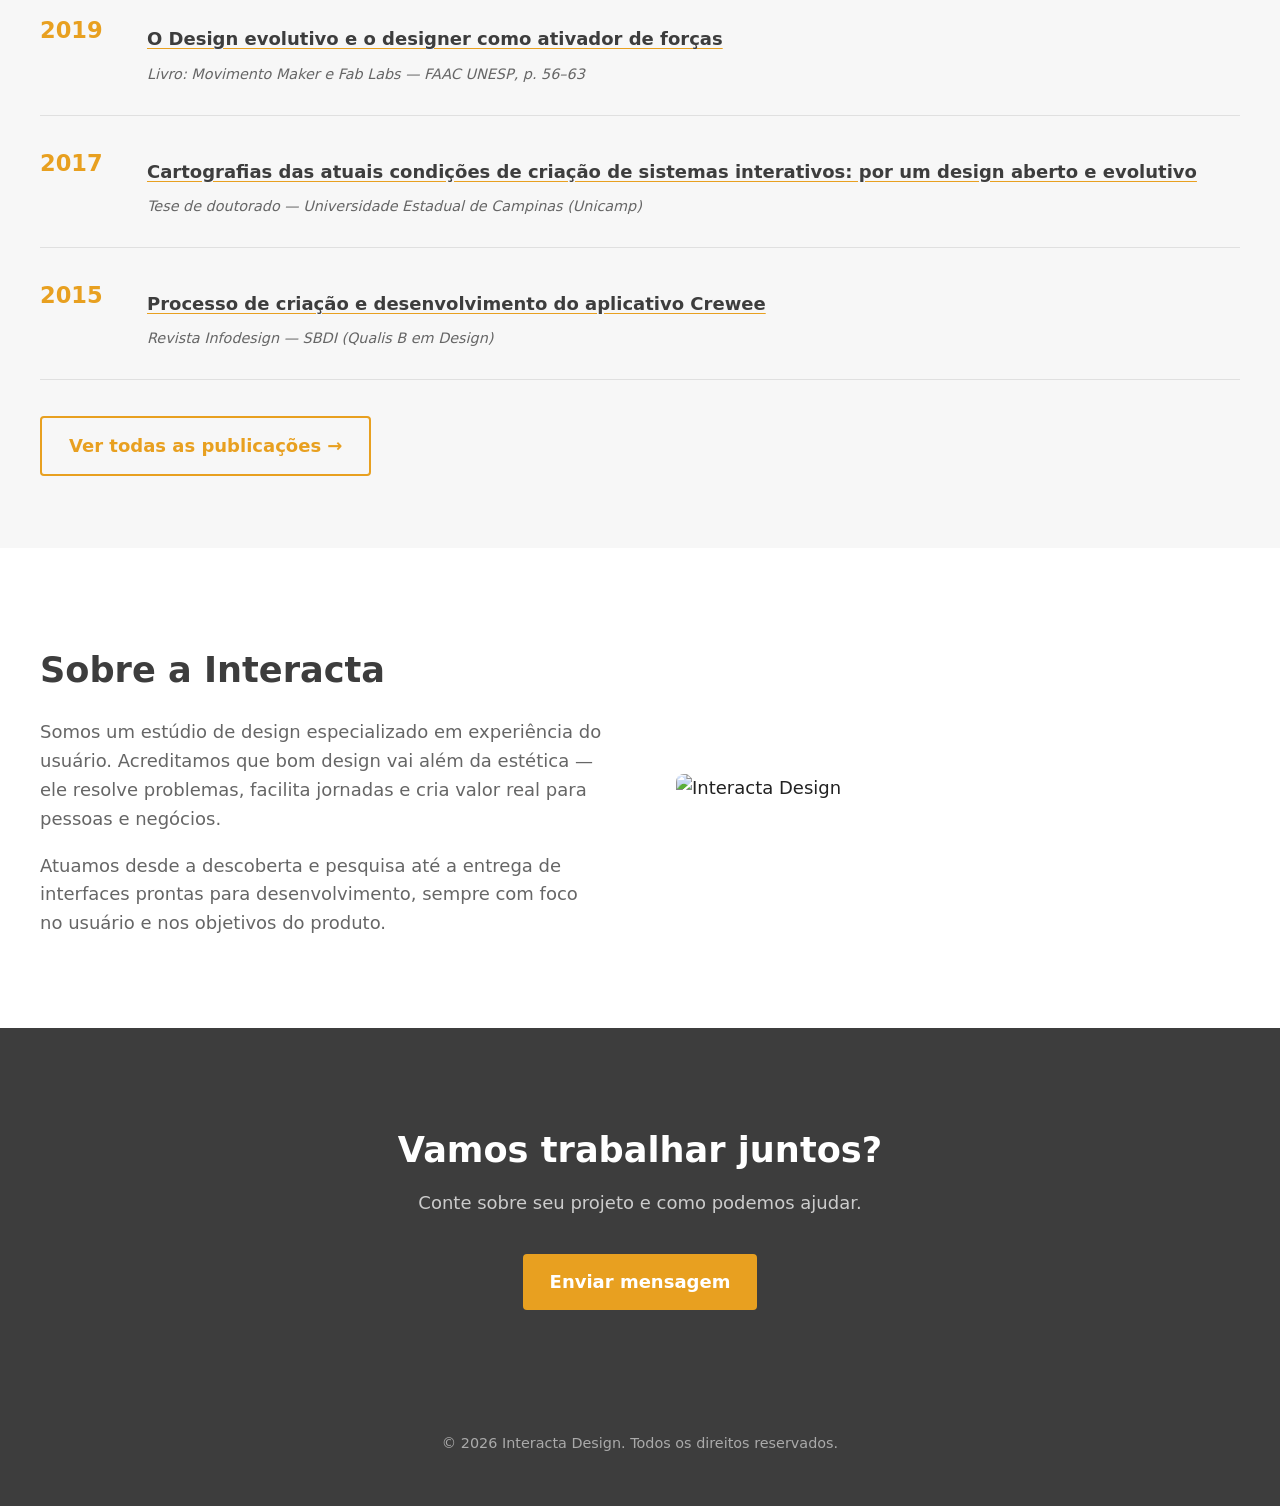
==== commit f7f5e16f: "Logo maior no desktop e menu hamburguer no mobile - Logo 144px no desktop, 72px no mobile - Menu ham" ====
--- a/index.html
+++ b/index.html
@@ -14,8 +14,11 @@
 
     <header class="site-header">
         <div class="navbar wrapper">
-            <a class="logo" href="index.html"><img src="interacta_logo.png" alt="Interacta Design" height="72"></a>
-            <nav aria-label="Navegação principal">
+            <a class="logo" href="index.html"><img src="interacta_logo.png" alt="Interacta Design"></a>
+            <button class="menu-toggle" aria-label="Abrir menu" aria-expanded="false" aria-controls="nav-principal">
+                <i data-lucide="menu"></i>
+            </button>
+            <nav id="nav-principal" aria-label="Navegação principal">
                 <ul>
                     <li><a href="#servicos">Serviços</a></li>
                     <li><a href="#cases">Cases</a></li>
@@ -212,7 +215,26 @@
         </div>
     </footer>
 
-    <script>lucide.createIcons();</script>
+    <script>
+        lucide.createIcons();
+        const toggle = document.querySelector('.menu-toggle');
+        const nav = document.querySelector('#nav-principal');
+        toggle.addEventListener('click', () => {
+            const open = nav.classList.toggle('nav-open');
+            toggle.setAttribute('aria-expanded', open);
+            toggle.querySelector('svg').setAttribute('data-lucide', open ? 'x' : 'menu');
+            lucide.createIcons();
+        });
+        // Fecha ao clicar em um link
+        nav.querySelectorAll('a').forEach(link => {
+            link.addEventListener('click', () => {
+                nav.classList.remove('nav-open');
+                toggle.setAttribute('aria-expanded', false);
+                toggle.querySelector('svg').setAttribute('data-lucide', 'menu');
+                lucide.createIcons();
+            });
+        });
+    </script>
 </body>
 
 </html>
--- a/styles.css
+++ b/styles.css
@@ -184,9 +184,24 @@
     text-decoration: none;
 
     img {
-        height: 72px;
+        height: 144px;
         width: auto;
         display: block;
+    }
+}
+
+/* Botão hamburguer — oculto no desktop */
+.menu-toggle {
+    display: none;
+    background: none;
+    border: none;
+    cursor: pointer;
+    padding: var(--space-2xs);
+    color: var(--color-dark);
+
+    svg {
+        width: 28px;
+        height: 28px;
     }
 }
 
@@ -578,14 +593,55 @@
         order: -1;
     }
 
-    .navbar nav ul {
-        gap: var(--space-2xs);
-
-        a { padding: 0.3em 0.4em; font-size: var(--font-size--1); }
-    }
-
     .hero-actions {
         flex-direction: column;
         align-items: flex-start;
     }
-}
+
+    .logo img {
+        height: 72px;
+    }
+
+    /* Hamburguer */
+    .menu-toggle {
+        display: flex;
+    }
+
+    #nav-principal {
+        display: none;
+        position: absolute;
+        top: 100%;
+        left: 0;
+        right: 0;
+        background-color: var(--color-white);
+        border-top: 1px solid var(--color-border);
+        box-shadow: 0 4px 12px rgba(0,0,0,0.08);
+        z-index: 99;
+
+        ul {
+            flex-direction: column;
+            gap: 0;
+            padding: var(--space-s) 0;
+        }
+
+        a {
+            display: block;
+            padding: var(--space-s) var(--space-m);
+            border-radius: 0;
+        }
+
+        .btn-nav {
+            margin: var(--space-s) var(--space-m);
+            display: inline-block;
+            border-radius: 4px;
+        }
+    }
+
+    #nav-principal.nav-open {
+        display: block;
+    }
+
+    .site-header {
+        position: relative;
+    }
+}
